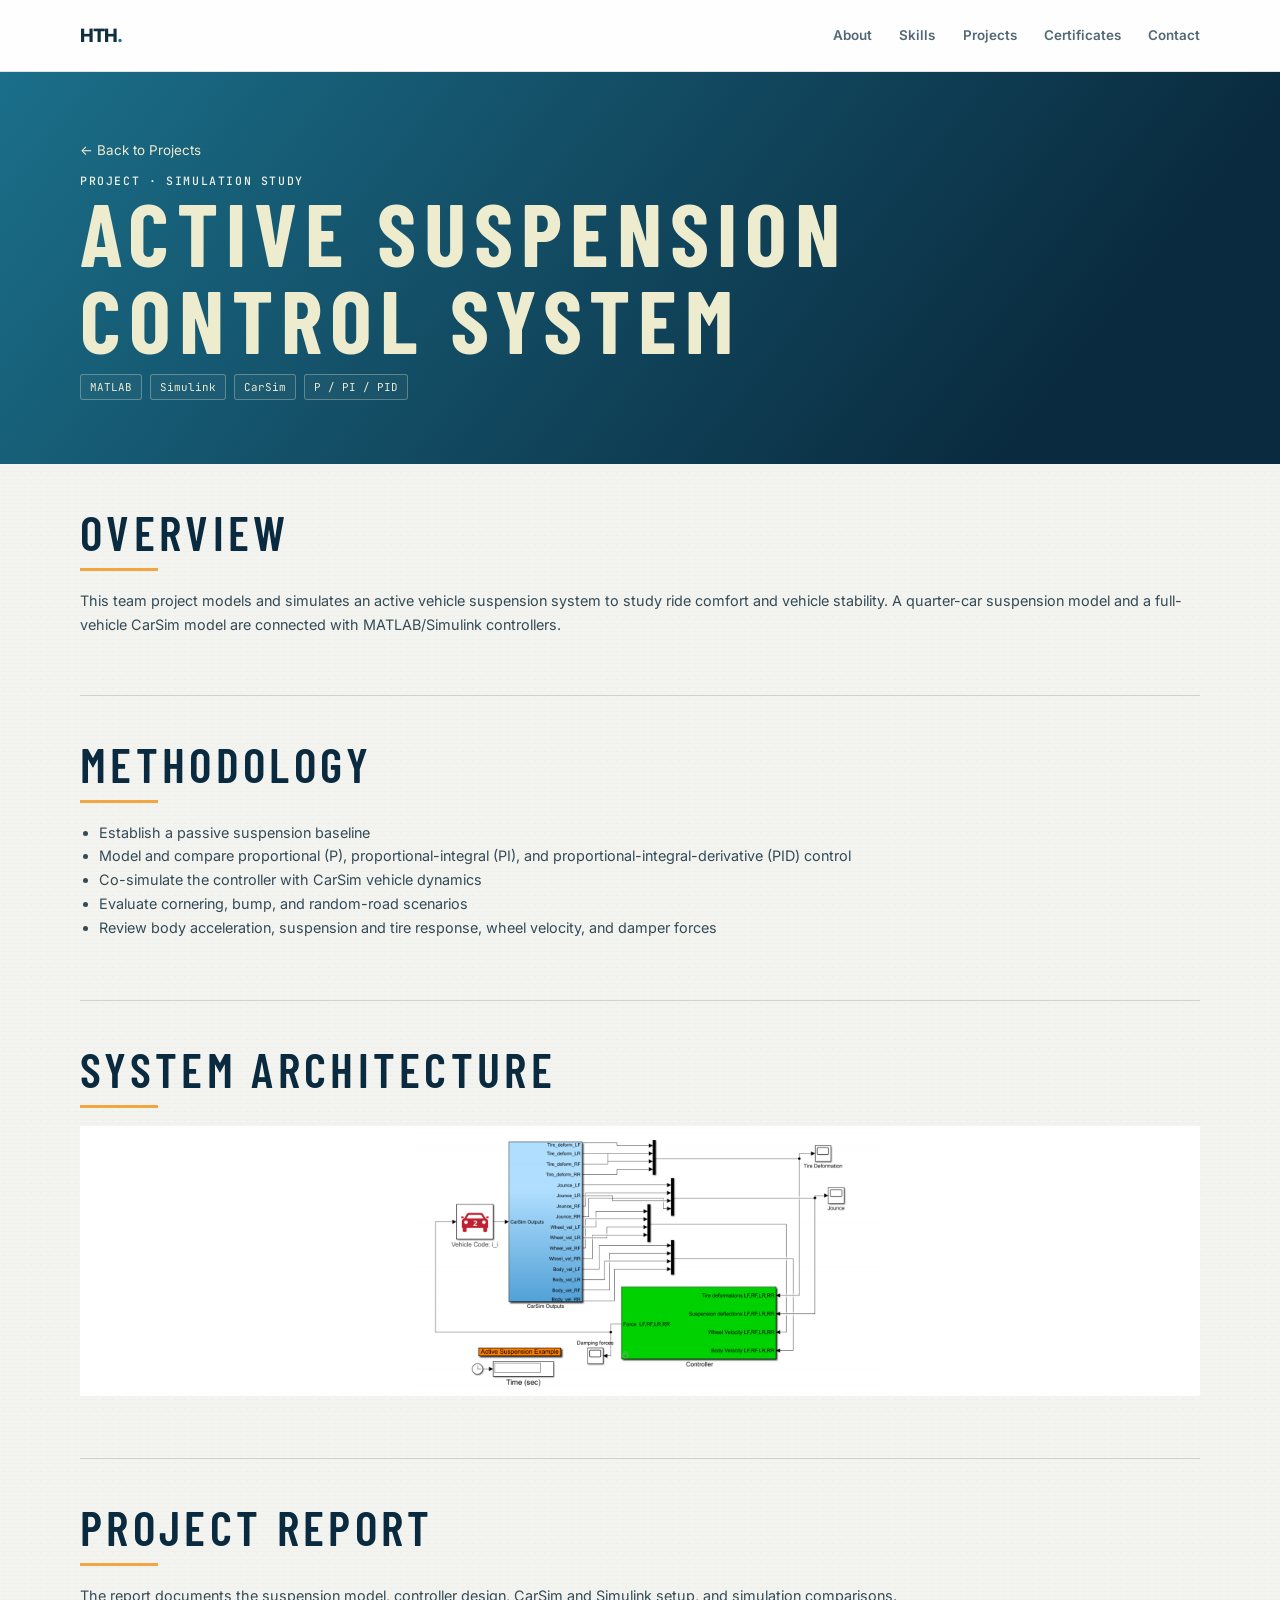
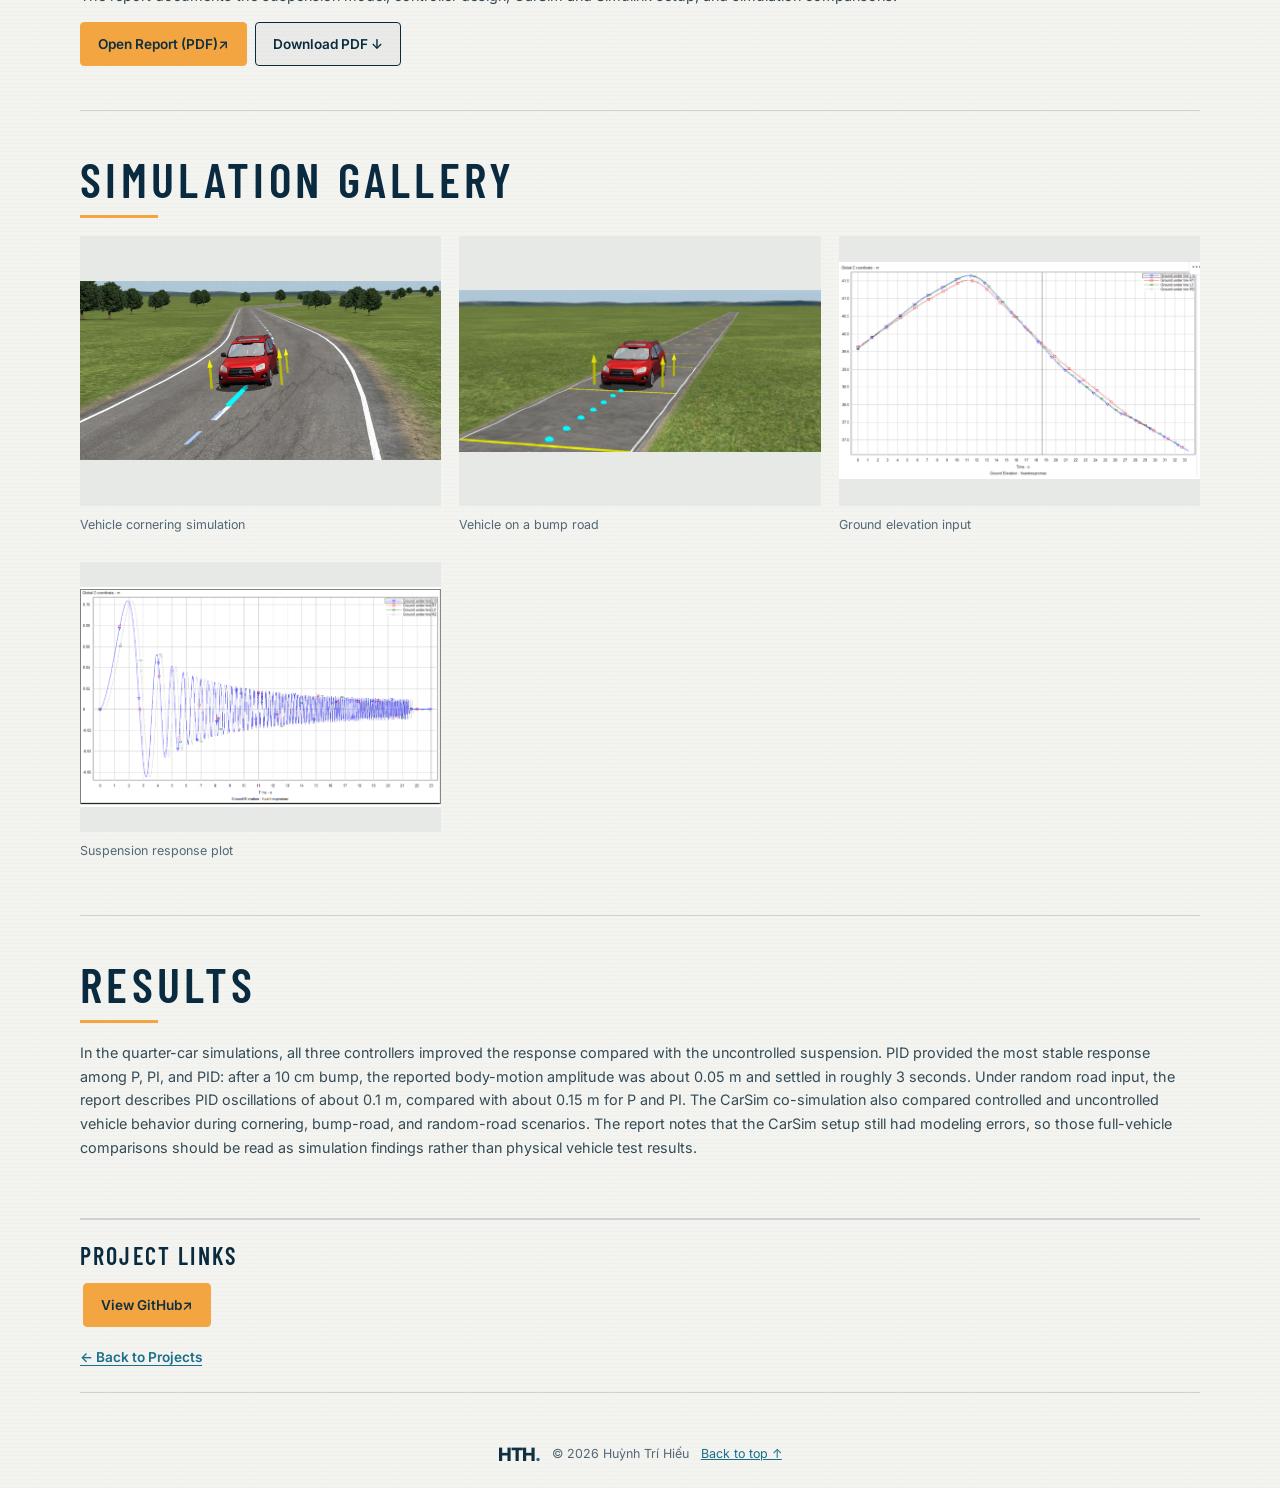
==== outputs/projects/active-suspension.html @ 5e858be6 "big update" ====
<!doctype html>
<html lang="en">
<head>
  <meta charset="utf-8"><meta name="viewport" content="width=device-width, initial-scale=1">
  <meta name="description" content="Active suspension study comparing passive, P, PI, and PID control in MATLAB/Simulink and CarSim.">
  <meta property="og:title" content="Active Suspension Control | Huỳnh Trí Hiếu"><meta property="og:description" content="A simulated active suspension study using MATLAB/Simulink and CarSim."><meta property="og:type" content="article">
  <meta name="theme-color" content="#0a2b3f"><title>Active Suspension Control | Huỳnh Trí Hiếu</title>
  <link rel="icon" type="image/svg+xml" href="../assets/images/favicon.svg">
  <link rel="preconnect" href="https://fonts.googleapis.com"><link rel="preconnect" href="https://fonts.gstatic.com" crossorigin><link href="https://fonts.googleapis.com/css2?family=Barlow+Condensed:wght@500;600;700;800&display=swap&subset=latin,vietnamese" rel="stylesheet"><link href="https://fonts.googleapis.com/css2?family=Inter:wght@400;500;600;700;800&display=swap&subset=latin,vietnamese" rel="stylesheet"><link href="https://fonts.googleapis.com/css2?family=JetBrains+Mono:wght@400;500;600;700&display=swap&subset=latin" rel="stylesheet"><link rel="stylesheet" href="../css/style.css?v=motion-3"><script defer src="../js/main.js?v=motion-3"></script>
</head>
<body>
  <header class="site-header"><div class="container nav-wrap"><a class="brand" href="../index.html" aria-label="Huỳnh Trí Hiếu home">HTH<span>.</span></a><button class="menu-toggle" aria-label="Open navigation" aria-expanded="false" aria-controls="primary-nav"><span></span><span></span><span></span></button><nav id="primary-nav" class="primary-nav" aria-label="Main navigation"><a href="../index.html#about">About</a><a href="../index.html#skills">Skills</a><a href="../index.html#projects">Projects</a><a href="../index.html#certificates">Certificates</a><a href="../index.html#contact">Contact</a></nav></div></header>
  <main><section class="detail-hero"><div class="container"><a class="back-link" href="../index.html#projects">← Back to Projects</a><p class="eyebrow">Project · Simulation study</p><h1>Active Suspension Control System</h1><div class="tags"><span class="tag">MATLAB</span><span class="tag">Simulink</span><span class="tag">CarSim</span><span class="tag">P / PI / PID</span></div></div></section>
    <section class="section section-white"><div class="container detail-layout"><div class="detail-main">
      <section class="detail-block"><h2>Overview</h2><p>This team project models and simulates an active vehicle suspension system to study ride comfort and vehicle stability. A quarter-car suspension model and a full-vehicle CarSim model are connected with MATLAB/Simulink controllers.</p></section>
      <section class="detail-block"><h2>Methodology</h2><ul><li>Establish a passive suspension baseline</li><li>Model and compare proportional (P), proportional-integral (PI), and proportional-integral-derivative (PID) control</li><li>Co-simulate the controller with CarSim vehicle dynamics</li><li>Evaluate cornering, bump, and random-road scenarios</li><li>Review body acceleration, suspension and tire response, wheel velocity, and damper forces</li></ul></section>
      <section class="detail-block"><h2>System Architecture</h2><figure class="project-photo" style="margin:18px 0"><img src="../assets/images/active-suspension-system.png" alt="Simulink active suspension architecture: CarSim vehicle outputs feed the controller, which returns damping forces and provides response signals for analysis" loading="lazy" style="width:100%;height:auto;max-width:100%;object-fit:contain;background:#fff"></figure></section>
      <section class="detail-block"><h2>Project Report</h2><p>The report documents the suspension model, controller design, CarSim and Simulink setup, and simulation comparisons.</p><a class="button button-primary" href="../assets/files/active-suspension-report.pdf" target="_blank" rel="noreferrer">Open Report (PDF) <span aria-hidden="true">↗</span></a><a class="button report-download" href="../assets/files/active-suspension-report.pdf" download style="margin-left:8px">Download PDF ↓</a></section>
      <section class="detail-block project-media"><h2>Simulation Gallery</h2><div class="project-gallery">
        <figure class="project-photo"><img src="../assets/images/active-suspension-road-turn.png" alt="CarSim vehicle negotiating a curved road in the active suspension simulation" loading="lazy"><figcaption>Vehicle cornering simulation</figcaption></figure>
        <figure class="project-photo"><img src="../assets/images/active-suspension-road-bump.png" alt="CarSim vehicle crossing a raised road section in the suspension simulation" loading="lazy"><figcaption>Vehicle on a bump road</figcaption></figure>
        <figure class="project-photo"><img src="../assets/images/active-suspension-ground-elevation.png" alt="CarSim plot of road elevation for four tires over time" loading="lazy"><figcaption>Ground elevation input</figcaption></figure>
        <figure class="project-photo"><img src="../assets/images/active-suspension-response.png" alt="Simulated tire response over time for the active suspension model" loading="lazy"><figcaption>Suspension response plot</figcaption></figure>
      </div></section>
      <section class="detail-block"><h2>Results</h2><p>In the quarter-car simulations, all three controllers improved the response compared with the uncontrolled suspension. PID provided the most stable response among P, PI, and PID: after a 10 cm bump, the reported body-motion amplitude was about 0.05 m and settled in roughly 3 seconds. Under random road input, the report describes PID oscillations of about 0.1 m, compared with about 0.15 m for P and PI. The CarSim co-simulation also compared controlled and uncontrolled vehicle behavior during cornering, bump-road, and random-road scenarios. The report notes that the CarSim setup still had modeling errors, so those full-vehicle comparisons should be read as simulation findings rather than physical vehicle test results.</p></section>
    </div><aside class="detail-aside"><h2>Project Links</h2><a class="button button-primary" href="https://github.com/DarkNightSB/Active-Suspension-Control-System" target="_blank" rel="noreferrer">View GitHub <span aria-hidden="true">↗</span></a><a class="text-link" href="../index.html#projects" style="display:block;margin-top:1rem">← Back to Projects</a></aside></div></section>
  </main><footer class="site-footer"><div class="container footer-inner"><a class="brand" href="../index.html">HTH<span>.</span></a><p>© <span data-year></span> Huỳnh Trí Hiếu</p><a href="#" class="back-top">Back to top ↑</a></div></footer>
</body></html>
---- outputs/css/style.css ----
:root{--paper:#f3f3ef;--cream:#eeeccf;--teal:#1b6f8a;--navy:#0a2b3f;--orange:#f2a541;--ink:#102f40;--muted:#526876;--line:rgba(238,236,207,.24);--mono:'JetBrains Mono',monospace;--display:'Barlow Condensed',Impact,sans-serif;--body:'Inter',Arial,sans-serif;--shadow:0 16px 35px rgba(10,43,63,.2)}
*{box-sizing:border-box}html{scroll-behavior:smooth;scroll-padding-top:92px}body{margin:0;color:var(--ink);font:16px/1.65 var(--body);background-color:var(--paper);background-image:radial-gradient(rgba(10,43,63,.045) .65px,transparent .8px),repeating-linear-gradient(0deg,rgba(10,43,63,.012) 0 1px,transparent 1px 4px);background-size:9px 9px,100% 4px}a{color:inherit}a:focus-visible,button:focus-visible{outline:3px solid var(--orange);outline-offset:4px}.container{width:min(1120px,calc(100% - 48px));margin-inline:auto}.site-header{height:72px;position:fixed;inset:0 0 auto;z-index:30;background:rgba(255,255,255,.9);backdrop-filter:blur(12px);border-bottom:1px solid rgba(10,43,63,.12)}.nav-wrap{height:100%;display:flex;align-items:center;justify-content:space-between}.brand{font-weight:800;text-decoration:none;letter-spacing:-.06em;font-size:1.15rem}.brand span{color:var(--teal)}.primary-nav{display:flex;gap:1.7rem}.primary-nav a{font-size:.84rem;font-weight:600;color:var(--muted);text-decoration:none}.primary-nav a:hover,.primary-nav a:focus-visible{color:var(--teal)}.menu-toggle{display:none;background:none;border:0;padding:.55rem;cursor:pointer}.menu-toggle span{display:block;width:23px;height:2px;background:var(--ink);margin:5px;border-radius:2px}.portfolio-deck{padding:82px 0 40px}.slide-card{position:relative;isolation:isolate;overflow:hidden;width:min(1200px,calc(100% - 64px));margin:32px auto;padding:clamp(28px,5vw,64px);border-radius:10px;color:var(--cream);background:linear-gradient(128deg,var(--teal),var(--navy) 82%);box-shadow:var(--shadow);scroll-margin-top:96px}.slide-card:before{content:"";position:absolute;inset:0;z-index:-1;opacity:.1;pointer-events:none;background:radial-gradient(circle at 1px 1px,rgba(238,236,207,.8) 1px,transparent 1.5px);background-size:28px 28px;mask-image:linear-gradient(135deg,#000,transparent 72%)}.slide-card h2,.slide-card h3,.detail-hero h1{font-family:var(--display);text-transform:uppercase;letter-spacing:.09em;color:var(--cream);line-height:.98;margin-top:0}.section-heading{margin-bottom:28px}.section-heading h2{font-size:clamp(2.5rem,6vw,4.8rem);margin-bottom:8px}.eyebrow{font:500 .72rem/1.4 var(--mono);letter-spacing:.14em;text-transform:uppercase;color:#f5bd65;margin:0 0 .75rem}.hero-slide{margin-top:24px;padding-block:clamp(34px,5vw,58px);text-align:center}.hero-wordmark{display:flex;align-items:center;justify-content:center;gap:clamp(8px,2vw,26px)}.hero-word{font:700 clamp(5rem,15vw,12rem)/.78 var(--display);letter-spacing:.01em;color:var(--cream)}.hero-portrait-frame{flex:0 0 auto;width:min(164px,16vw);aspect-ratio:4/5;margin:0;border:2px solid rgba(238,236,207,.85);border-radius:8px;overflow:hidden;box-shadow:0 12px 28px rgba(0,0,0,.35);background:#fff}.hero-portrait{display:block;width:100%;height:100%;object-fit:cover;object-position:center 20%}.hero-portrait-placeholder{min-height:0!important;height:100%!important;background:#f1f1ed!important;color:#526876!important;border:0!important;border-radius:0!important}.hero-portrait-placeholder:before{content:'+';color:var(--teal)}.hero-side-labels{display:flex;justify-content:space-between;max-width:790px;margin:16px auto 26px;font:500 .7rem var(--mono);letter-spacing:.12em;color:var(--cream)}.hero-copy h1{font:700 clamp(2.6rem,6vw,4.6rem)/.98 var(--display);letter-spacing:.08em;text-transform:uppercase;margin:8px 0 6px;color:var(--cream)}.hero-copy .eyebrow{display:none}.hero-title,.hero-note{margin:8px 0;color:#f3f3e8}.hero-title{font-size:1.02rem}.hero-note{color:#e0e8e9}.availability-badge{display:inline-flex;align-items:center;gap:8px;margin:8px 0;padding:5px 11px;border:1px solid rgba(238,236,207,.35);border-radius:3px;font:.68rem var(--mono);color:var(--cream)}.availability-badge>span{width:8px;height:8px;background:#68d391;border-radius:50%;box-shadow:0 0 0 3px rgba(104,211,145,.15)}.button-row,.card-actions{display:flex;align-items:center;gap:10px;flex-wrap:wrap}.hero-copy .button-row{justify-content:center;margin-top:20px}.button{min-height:44px;display:inline-flex;align-items:center;justify-content:center;padding:10px 17px;border:1px solid transparent;border-radius:4px;text-decoration:none;font:600 .85rem var(--body);transition:background .18s,color .18s,border-color .18s,transform .18s}.button:hover{transform:translateY(-2px)}.button-primary{background:var(--orange);color:#102f40;border-color:var(--orange)}.button-primary:hover{background:#ffc66e}.button-outline{background:transparent;color:var(--cream);border-color:rgba(238,236,207,.7)}.button-outline:hover{border-color:var(--orange);color:var(--orange)}.button-disabled{background:#d9dcda!important;border-color:#d9dcda!important;color:#53616a!important;cursor:not-allowed;box-shadow:none!important}.button-disabled:hover{transform:none}.about-grid,.intro-grid{display:grid;grid-template-columns:.8fr 1.2fr;gap:clamp(24px,5vw,60px);align-items:center}.introduction-photo-frame{width:min(100%,300px);aspect-ratio:4/5;justify-self:center;overflow:hidden;border:1px solid rgba(238,236,207,.55);border-radius:6px;background:#f3f3ef;box-shadow:0 12px 25px rgba(0,0,0,.22)}.introduction-photo-frame img{display:block;width:100%;height:100%;object-fit:cover;object-position:center 20%}.body-large{font-size:1rem;line-height:1.8;color:#f0f2e7}.info-grid{display:grid;grid-template-columns:repeat(3,1fr);gap:10px;margin-top:20px}.info-card{padding:12px;border:1px solid var(--line);border-radius:4px;background:rgba(255,255,255,.04)}.info-label{display:block;font:500 .66rem var(--mono);letter-spacing:.08em;text-transform:uppercase;color:#f5bd65}.info-card strong,.info-card>span:last-child{display:block;font-size:.82rem;color:var(--cream)}.social-links,.contact-links{display:flex;flex-wrap:wrap;gap:10px;margin-top:18px}.social-links a,.contact-links a{display:inline-flex;gap:8px;align-items:center;color:var(--cream);text-decoration:none}.social-links a:hover,.contact-links a:hover{color:var(--orange)}.social-links svg{width:18px;height:18px}.content-index{display:grid;grid-template-columns:repeat(5,1fr);gap:12px}.content-index a{padding:14px 8px;border-bottom:1px solid var(--line);color:var(--cream);text-decoration:none;font:500 .78rem var(--mono);transition:color .18s,border-color .18s}.content-index a strong{display:block;font:700 clamp(2rem,5vw,3.3rem)/1 var(--display);color:var(--cream)}.content-index a:hover,.content-index a:focus-visible{color:var(--orange);border-color:var(--orange)}.content-index a:hover strong{color:var(--orange)}.skills-grid{display:grid;grid-template-columns:repeat(2,1fr);gap:14px}.skill-card{padding:20px;border:1px solid var(--line);border-radius:5px;background:rgba(255,255,255,.035)}.skill-card h3,.subheading{font:600 1.3rem var(--display);letter-spacing:.08em;text-transform:uppercase;margin:0 0 14px}.skill-card h3 span,.subheading span{font:400 .75rem var(--mono);color:#e3e7db}.skill-wide{grid-column:1/-1}.tags{display:flex;flex-wrap:wrap;gap:8px}.tag{display:inline-flex;padding:5px 9px;border:1px solid rgba(238,236,207,.32);border-radius:3px;color:var(--cream);background:rgba(255,255,255,.035);font:400 .68rem var(--mono)}.project-grid{display:grid;grid-template-columns:1fr;gap:24px}.project-card{display:grid;grid-template-columns:1fr .85fr;min-height:290px;border:1px solid var(--line);border-radius:5px;overflow:hidden;background:rgba(255,255,255,.035)}.project-content{padding:clamp(22px,4vw,42px);display:flex;flex-direction:column;align-items:flex-start}.project-status{font:500 .7rem var(--mono);letter-spacing:.06em;color:#f5bd65;margin:0 0 8px}.project-content h3{font-size:clamp(2rem,4vw,3.5rem);margin:0 0 12px}.project-content>p:not(.project-status){font-size:.88rem;color:#e0e8e9;margin:0 0 14px}.project-content .tags{margin-bottom:18px}.card-actions{margin-top:auto}.text-link{color:var(--cream);font-weight:600;font-size:.85rem;text-decoration:underline;text-decoration-color:rgba(238,236,207,.4);text-underline-offset:4px}.text-link:hover{color:var(--orange)}.project-image{position:relative;min-height:210px;background:rgba(4,24,37,.35);display:grid;place-items:center}.project-image img{display:none;width:100%;height:100%;min-height:210px;object-fit:cover}.project-image .image-placeholder{position:absolute;inset:0;min-height:0!important;border:0!important;border-radius:0!important;background:linear-gradient(145deg,rgba(238,236,207,.08),rgba(4,24,37,.3))!important;color:#dbe4df!important}.image-placeholder{width:100%;height:100%;min-height:150px;display:flex;flex-direction:column;align-items:center;justify-content:center;text-align:center;padding:16px;border:1px dashed rgba(238,236,207,.38);border-radius:4px;background:rgba(255,255,255,.04);color:var(--cream)}.image-placeholder:before{content:'＋';font-size:1.4rem;line-height:1.4;color:var(--orange)}.image-placeholder span{font-weight:600;font-size:.85rem}.image-placeholder small{font:400 .66rem var(--mono);color:#d5e0e2;margin-top:4px}.subheading{margin:26px 0 12px}.certificate-grid{display:grid;grid-template-columns:repeat(3,1fr);gap:14px}.certificate-card{overflow:hidden;border:1px solid var(--line);border-radius:5px;background:rgba(255,255,255,.035)}.certificate-image{height:120px;position:relative;background:rgba(4,24,37,.35)}.certificate-image img{display:none;width:100%;height:100%;object-fit:cover}.certificate-image .image-placeholder{position:absolute;inset:0;min-height:0!important;border:0!important;border-radius:0!important}.certificate-card h3{font-size:.82rem;line-height:1.4;padding:0 13px 13px;margin:12px 0 0;color:var(--cream)}.activity-heading{margin-top:30px}.activity-card{display:flex;gap:20px;align-items:center;padding:18px;border:1px solid var(--line);border-radius:5px;background:rgba(255,255,255,.035)}.activity-mark{display:grid;place-items:center;flex:none;width:42px;height:42px;color:var(--orange);border:1px solid var(--line);border-radius:4px}.activity-mark svg{width:22px;height:22px}.activity-card h3{font:600 1.55rem var(--display);letter-spacing:.06em;text-transform:uppercase;margin:0;color:var(--cream)}.activity-card p{font-size:.8rem;color:#e0e8e9;margin:4px 0}.activity-certificate-card{align-items:flex-start}.activity-certificate-link{display:block;flex:0 0 220px;max-width:36%;overflow:hidden;border:1px solid rgba(238,236,207,.28);border-radius:4px}.activity-certificate-image{display:block;width:100%;height:auto;max-height:150px;object-fit:contain;background:#fff}.activity-certificate-copy{flex:1}.activity-certificate-copy .activity-description{color:var(--cream)}.contact-links{display:grid;grid-template-columns:repeat(3,1fr)}.contact-links a{min-height:58px;justify-content:center;padding:12px;border:1px solid rgba(238,236,207,.55);border-radius:4px;font-weight:600}.contact-links a:hover{border-color:var(--orange)}.footer{padding:18px 24px;color:var(--muted);text-align:center;font-size:.78rem}.footer-inner{display:flex;align-items:center;justify-content:center;gap:8px}.footer a{color:var(--teal)}
.detail-hero{margin:96px auto 30px}.detail-hero h1{font-size:clamp(2.7rem,7vw,5.5rem);margin-bottom:12px}.detail-hero p{color:#edf1e7;margin:0}.detail-layout.container{width:100%;display:block}.detail-main{width:100%}.detail-block,.detail-aside{width:min(1200px,calc(100% - 64px));margin:24px auto;padding:clamp(24px,4vw,48px);border:1px solid var(--line);border-radius:8px;color:var(--cream);background:linear-gradient(128deg,var(--teal),var(--navy) 82%);box-shadow:var(--shadow);scroll-margin-top:96px}.detail-block h2,.detail-aside h2{font:600 clamp(1.8rem,4vw,3rem)/1 var(--display);letter-spacing:.09em;text-transform:uppercase;color:var(--cream);margin:0 0 18px}.detail-block p,.detail-block li,.detail-aside p{color:#e7ece4;font-size:.9rem}.detail-block ul{padding-left:1.2rem}.detail-visual{display:grid;grid-template-columns:1fr 1fr;gap:14px}.visual-placeholder{height:180px}.visual-label{font:400 .7rem var(--mono);color:#e0e8e9;margin:.4rem 0 0!important}.detail-aside{position:static}.detail-aside h2{font-size:1.5rem;margin-bottom:12px}.detail-aside .button{margin:3px}.detail-aside .button-disabled{cursor:not-allowed}.detail-footer{margin-top:20px}.architecture-figure{margin:18px 0;padding:clamp(12px,2vw,24px);background:#fff;border:1px solid rgba(238,236,207,.6);border-radius:5px;overflow:auto}.architecture-svg{display:block;width:100%;height:auto;min-width:620px}.architecture-svg text{font-family:var(--mono);fill:var(--cream)}.architecture-svg .diagram-node rect{fill:#0c344a;stroke:#eeeccf;stroke-width:1.5}.architecture-svg .diagram-node text{fill:#eeeccf;font-size:14px}.architecture-svg .diagram-edge,.architecture-svg .diagram-edge-mobile{stroke:var(--orange);stroke-width:1.6;fill:none}.architecture-svg marker path{fill:var(--orange)}.autopump-architecture-frame{padding:16px;background:#fff;border:1px solid rgba(238,236,207,.65);border-radius:5px}.autopump-architecture-frame img{display:block;width:100%;height:auto;object-fit:contain}.autopump-architecture-frame figcaption{color:#526876;text-align:center;font-size:.78rem;margin-top:8px}
@media(max-width:760px){.primary-nav{display:none;position:absolute;top:71px;left:0;right:0;padding:12px 24px 18px;background:rgba(255,255,255,.98);border-bottom:1px solid rgba(10,43,63,.15);box-shadow:0 12px 24px rgba(10,43,63,.12);flex-direction:column;gap:0}.primary-nav.is-open{display:flex}.primary-nav a{padding:10px 0}.menu-toggle{display:block}.about-grid,.intro-grid{grid-template-columns:1fr}.introduction-photo-frame{width:min(240px,70%)}.info-grid{grid-template-columns:1fr 1fr}.project-card{grid-template-columns:1fr}.project-image{grid-row:1;min-height:180px}.project-image img{min-height:180px}.content-index{grid-template-columns:repeat(3,1fr)}.detail-visual{grid-template-columns:1fr 1fr}}
@media(max-width:560px){.container{width:calc(100% - 32px)}.slide-card{width:calc(100% - 24px);margin:16px auto;padding:24px 20px;border-radius:7px}.portfolio-deck{padding-top:80px}.hero-slide{padding:28px 14px}.hero-wordmark{gap:5px}.hero-word{font-size:clamp(3.8rem,18vw,5.2rem)}.hero-portrait-frame{width:min(82px,22vw)}.hero-side-labels{font-size:.52rem;letter-spacing:.03em;margin:12px auto 20px}.hero-copy h1{font-size:clamp(2.25rem,11vw,3.3rem)}.hero-title{font-size:.86rem}.availability-badge{font-size:.56rem}.button-row{gap:7px}.button{padding:9px 12px;font-size:.78rem}.content-index{grid-template-columns:repeat(2,1fr)}.skills-grid,.certificate-grid{grid-template-columns:1fr}.skill-wide{grid-column:auto}.certificate-image{height:118px}.activity-certificate-card{flex-direction:column}.activity-certificate-link{max-width:100%;width:100%;flex-basis:auto}.activity-certificate-image{max-height:190px;object-fit:contain}.contact-links{grid-template-columns:1fr}.info-grid{grid-template-columns:1fr}.detail-hero{width:calc(100% - 24px);margin:88px auto 20px;padding:24px 20px}.detail-block,.detail-aside{width:calc(100% - 24px);margin:16px auto;padding:22px 18px}.detail-visual{grid-template-columns:1fr}.architecture-figure{overflow-x:auto}.architecture-svg{min-width:650px}.footer-inner{flex-wrap:wrap}}
.site-footer{padding:18px 24px;color:var(--muted);text-align:center;font-size:.78rem}.site-footer .footer-inner{display:flex;justify-content:center;align-items:center;gap:12px;flex-wrap:wrap}.site-footer p{margin:0}.site-footer .brand{color:var(--ink)}.site-footer .back-top{color:var(--teal)}
.section,.section-white{padding:0;background:transparent}.detail-hero{width:min(1200px,calc(100% - 64px));padding:clamp(24px,4vw,48px);border:1px solid var(--line);border-radius:8px;color:var(--cream);background:linear-gradient(128deg,var(--teal),var(--navy) 82%);box-shadow:var(--shadow)}.detail-hero .container{width:100%}.back-link{display:inline-block;margin-bottom:12px;color:var(--cream);font-size:.84rem;text-decoration:none}.back-link:hover{color:var(--orange)}.architecture-figure{background:rgba(255,255,255,.025);border-color:var(--line);overflow:hidden}.architecture-svg{min-width:0}.architecture-svg-mobile{display:none}.autopump-architecture-frame{background:#fff}.autopump-architecture-image{max-width:100%}
@media(max-width:760px){.detail-hero{width:calc(100% - 32px)}.architecture-svg{min-width:0}}
@media(max-width:560px){.detail-hero{width:calc(100% - 24px);margin:88px auto 16px}.architecture-figure{overflow-x:auto}.architecture-svg{min-width:650px}}
.hero-portrait-frame{width:min(123px,16vw)}
@media(max-width:560px){.hero-portrait-frame{width:min(82px,22vw)}}
.introduction-grid{display:grid;grid-template-columns:.8fr 1.2fr;gap:clamp(24px,5vw,60px);align-items:center}.project-slide{display:grid;grid-template-columns:1.15fr .85fr;align-items:stretch;min-height:310px}.project-slide-copy{padding:clamp(22px,4vw,44px);display:flex;flex-direction:column;align-items:flex-start}.project-slide .project-image{min-height:100%;height:auto}.project-slide .project-image img{min-height:100%}.project-slide h2{font-size:clamp(2rem,4vw,3.45rem);margin:0 0 12px}.intro-socials{display:flex;gap:9px;margin-top:16px}.intro-socials a{display:grid;place-items:center;min-width:36px;height:36px;padding:0 8px;border:1px solid rgba(238,236,207,.5);border-radius:4px;color:var(--cream);font:500 .72rem var(--mono);text-decoration:none}.intro-socials a:hover{border-color:var(--orange);color:var(--orange)}.architecture-svg .diagram-node text{font-size:12px;text-anchor:middle}.architecture-figure{padding:clamp(10px,1.7vw,20px)}
@media(max-width:760px){.introduction-grid{grid-template-columns:1fr}.project-slide{grid-template-columns:1fr}.project-slide .project-image{grid-row:1;min-height:180px}.project-slide .project-image img{min-height:180px}}
.autopump-architecture-figure{background:#fff;border-color:#cbd2d2}.autopump-architecture-figure .architecture-image-link{display:block;position:relative;background:#fff}.autopump-architecture-figure .autopump-architecture-image{display:block;width:100%;height:auto;max-width:100%;object-fit:contain;background:#fff}.autopump-architecture-figure .autopump-architecture-placeholder{background:#f3f3ef!important;color:#526876!important;border-color:#9aa!important}.autopump-architecture-figure figcaption{color:#526876}
.activity-moments{margin-top:24px}.activity-moments>h3{font:600 1.5rem var(--display);letter-spacing:.08em;text-transform:uppercase;color:var(--cream);margin:0 0 12px}.moment-grid{display:grid;grid-template-columns:1.15fr .85fr;grid-template-rows:repeat(2,minmax(180px,1fr));gap:12px;min-height:430px}.moment-card{display:flex;flex-direction:column;min-width:0;min-height:0;margin:0;padding:8px;border:1px solid rgba(238,236,207,.25);border-radius:5px;background:rgba(255,255,255,.035);box-shadow:0 5px 14px rgba(0,0,0,.15)}.moment-car{grid-row:span 2}.moment-link{position:relative;display:block;flex:1;min-height:0;overflow:hidden;border:1px solid rgba(238,236,207,.2);border-radius:3px;background:rgba(4,24,37,.3);cursor:zoom-in}.moment-link img{display:none;width:100%;height:100%;object-fit:cover;object-position:center}.moment-car .moment-link img{object-position:center 55%}.moment-team .moment-link img{object-position:center 42%}.moment-placeholder{position:absolute;inset:0;min-height:0!important;border:0!important;border-radius:0!important}.moment-card figcaption{padding:7px 2px 1px;color:#e4e9e2;font:400 .65rem var(--mono);letter-spacing:.015em}.photo-lightbox{position:fixed;inset:0;max-width:min(94vw,1400px);max-height:92vh;width:fit-content;height:fit-content;margin:auto;padding:58px 64px 22px;border:1px solid rgba(238,236,207,.32);border-radius:8px;background:#071b28;color:var(--cream);box-shadow:0 25px 90px rgba(0,0,0,.55)}.photo-lightbox::backdrop{background:rgba(2,12,19,.88)}.lightbox-figure{display:flex;flex-direction:column;align-items:center;gap:12px;margin:0;max-width:100%;max-height:calc(92vh - 90px)}.lightbox-figure img{display:block;max-width:min(82vw,1260px);max-height:calc(92vh - 130px);width:auto;height:auto;object-fit:contain}.lightbox-figure figcaption{font:400 .72rem var(--mono);color:var(--cream)}.photo-lightbox button{position:absolute;z-index:1;display:grid;place-items:center;width:42px;height:42px;border:1px solid rgba(238,236,207,.45);border-radius:50%;background:#0c354b;color:var(--cream);font:400 1.6rem/1 var(--body);cursor:pointer}.photo-lightbox button:hover{background:var(--orange);color:var(--navy);border-color:var(--orange)}.lightbox-close{top:12px;right:12px}.lightbox-previous{left:12px;top:50%;transform:translateY(-50%)}.lightbox-next{right:12px;top:50%;transform:translateY(-50%)}
@media(max-width:760px){.moment-grid{grid-template-columns:1fr;grid-template-rows:auto;min-height:0}.moment-card{min-height:220px}.moment-car{grid-row:auto;min-height:320px}.moment-car .moment-link{aspect-ratio:1/1;flex:none}.moment-track .moment-link{aspect-ratio:16/9;flex:none}.moment-team .moment-link{aspect-ratio:4/3;flex:none}.photo-lightbox{width:calc(100% - 20px);max-width:calc(100% - 20px);padding:58px 48px 18px}.lightbox-figure img{max-width:calc(100vw - 100px);max-height:calc(90vh - 130px)}.photo-lightbox button{width:38px;height:38px}.lightbox-previous{left:5px}.lightbox-next{right:5px}}
.moment-link img{transition:transform .22s ease,filter .22s ease}.moment-link:hover img{transform:scale(1.025);filter:brightness(1.04)}.moment-link:focus-visible{outline:3px solid var(--orange);outline-offset:3px}
.project-video{width:100%;aspect-ratio:16/9;overflow:hidden;border:1px solid var(--line);border-radius:6px;background:#06131b}.project-video iframe{display:block;width:100%;height:100%;border:0}.project-media .media-caption{margin:12px 0 0;color:#cbd6d5;font-size:.8rem}.project-gallery{display:grid;grid-template-columns:repeat(2,minmax(0,1fr));gap:16px}.project-photo{margin:0;overflow:hidden;border:1px solid var(--line);border-radius:6px;background:rgba(4,18,27,.55)}.project-photo img{display:block;width:100%;height:clamp(220px,32vw,380px);object-fit:contain;background:#07131a}.project-photo figcaption{padding:11px 13px;color:#e7ece4;font-size:.8rem}
@media(max-width:700px){.project-gallery{grid-template-columns:1fr}.project-photo img{height:auto;max-height:440px;aspect-ratio:4/3}}
.detail-main,.detail-block.project-media,.project-gallery,.project-photo{min-width:0;max-width:100%}.project-photo img{max-width:100%;min-width:0}.project-video{max-width:100%;min-width:0}.project-slide .project-image,.project-slide .project-image img{min-width:0;max-width:100%}
@media(max-width:700px){.project-media{overflow:hidden}.project-gallery{width:100%;grid-template-columns:minmax(0,1fr)}.project-photo img{width:100%;height:auto;max-height:440px;aspect-ratio:auto;object-fit:contain}}
/* Keep portfolio sections visually connected instead of presenting each as a card. */
body{overflow-x:clip}
.portfolio-deck{padding:72px 0 0;background:linear-gradient(128deg,var(--teal),var(--navy) 82%)}
.slide-card{width:min(1200px,calc(100% - 64px));margin:0 auto;padding:clamp(30px,5vw,64px);border:0;border-bottom:1px solid rgba(238,236,207,.2);border-radius:0;box-shadow:none;background:transparent}
.slide-card:before{display:none}
.detail-hero{width:100%;margin:72px 0 0;padding:clamp(32px,5vw,64px) 0;border:0;border-radius:0;box-shadow:none}
.detail-hero .container{width:min(1120px,calc(100% - 48px))}
.detail-layout.container{width:min(1120px,calc(100% - 48px));margin:0 auto}
.detail-main{width:100%;max-width:100%;margin:0 auto}
.detail-main>.detail-block{width:100%;margin:0;padding:clamp(28px,4vw,44px) 0;border:0;border-bottom:1px solid rgba(10,43,63,.16);border-radius:0;color:var(--ink);background:transparent;box-shadow:none}
.detail-main>.detail-block h2{color:var(--navy)}
.detail-main>.detail-block p,.detail-main>.detail-block li{color:#344b57}
.detail-main>.detail-block.project-media{overflow:visible}
.project-gallery{width:100%;min-width:0;max-width:100%;display:grid;grid-template-columns:repeat(3,minmax(0,1fr));gap:18px;overflow:hidden}
.project-photo{width:100%;min-width:0;max-width:100%;overflow:hidden;border:0;border-radius:0;background:transparent}
.project-photo img{display:block;width:100%;min-width:0;max-width:100%;height:clamp(180px,22vw,270px);max-height:270px;object-fit:contain;background:#e6e9e5}
.project-photo figcaption{padding:9px 0;color:var(--muted);font-size:.78rem}
.project-video{width:100%;min-width:0;max-width:100%}
.detail-main>.detail-block .media-caption{color:var(--muted)}
.architecture-figure{padding:0;border:0;border-radius:0;background:transparent}
.autopump-architecture-figure .architecture-image-link{overflow:hidden;border-radius:4px}
.detail-main>.detail-block .autopump-architecture-figure figcaption{color:var(--muted)}
.autopump-architecture-figure .architecture-image-link{max-width:1000px;margin-inline:auto}
.detail-aside{width:100%;margin:0 auto 28px;padding:24px 0;border:0;border-top:1px solid rgba(10,43,63,.16);border-bottom:1px solid rgba(10,43,63,.16);border-radius:0;color:var(--ink);background:transparent;box-shadow:none}
.detail-aside h2{color:var(--navy)}
.detail-aside p{color:#344b57}
.detail-aside .text-link{color:var(--teal);font-weight:600;text-decoration:underline;text-underline-offset:3px}
.detail-aside .text-link:hover{color:var(--navy)}
@media(max-width:700px){
  .portfolio-deck{padding-top:72px}
  .slide-card{width:calc(100% - 32px);padding:30px 0}
  .detail-hero{margin-top:72px}
  .detail-layout.container{width:calc(100% - 40px)}
  .project-gallery{grid-template-columns:minmax(0,1fr);gap:16px}
  .project-photo img{width:100%;height:auto;max-height:420px;aspect-ratio:auto;object-fit:contain}
}

.introduction-content .body-large{text-align:justify;text-justify:inter-word}@media(max-width:760px){.introduction-content .body-large{text-align:left}}

.introduction-content p.body-large{text-align:justify!important;text-justify:inter-word}@media(max-width:760px){.introduction-content p.body-large{text-align:left!important}}

/* Gentle site-wide motion */
.motion-reveal{opacity:0;transform:translate3d(0,18px,0);transition:opacity .55s ease var(--reveal-delay,0ms),transform .55s cubic-bezier(.2,.7,.2,1) var(--reveal-delay,0ms)}.motion-reveal.is-visible{opacity:1;transform:translate3d(0,0,0)}.slide-card,.detail-block,.detail-aside{transition:box-shadow .22s ease,border-color .22s ease,transform .22s ease}.skill-card{transition:transform .2s ease,border-color .2s ease,background-color .2s ease}.skill-card:hover{transform:translateY(-3px);border-color:rgba(238,236,207,.5);background-color:rgba(255,255,255,.06)}.project-image img{transition:transform .35s ease,filter .35s ease}.project-slide:hover .project-image img{transform:scale(1.025);filter:saturate(1.05)}@media(prefers-reduced-motion:reduce){html{scroll-behavior:auto}.motion-reveal{opacity:1;transform:none;transition:none}.slide-card,.detail-block,.detail-aside,.skill-card,.project-image img,.button{transition:none!important}.project-slide:hover .project-image img,.skill-card:hover,.button:hover{transform:none}}

.reading-progress{position:fixed;z-index:100;inset:0 auto auto 0;width:100%;height:3px;transform:scaleX(0);transform-origin:left center;background:var(--orange);box-shadow:0 0 10px rgba(255,166,64,.4);pointer-events:none}.section-heading h2{position:relative;width:fit-content}.section-heading h2:after,.detail-block h2:after{content:'';display:block;width:clamp(42px,7vw,78px);height:3px;margin-top:12px;background:var(--orange);transform:scaleX(0);transform-origin:left center;transition:transform .55s cubic-bezier(.2,.7,.2,1) .12s}.motion-reveal.is-visible .section-heading h2:after,.motion-reveal.is-visible .detail-block h2:after{transform:scaleX(1)}@media(prefers-reduced-motion:reduce){.section-heading h2:after,.detail-block h2:after{transition:none;transform:scaleX(1)}}

.motion-reveal.is-visible>h2:after{transform:scaleX(1)}

/* Continuous ambient motion */
.slide-card:after{content:'';position:absolute;z-index:-1;top:-38%;right:-12%;width:44%;height:176%;border-radius:50%;background:radial-gradient(ellipse,rgba(87,190,210,.22),rgba(87,190,210,0) 68%);filter:blur(22px);pointer-events:none;animation:ambient-drift 18s ease-in-out infinite alternate}.hero-portrait-frame{animation:portrait-float 5.5s ease-in-out infinite}@keyframes ambient-drift{0%{transform:translate3d(12%, -4%,0) scale(.88)}50%{transform:translate3d(-12%, 8%,0) scale(1.08)}100%{transform:translate3d(5%, 0,0) scale(.94)}}@keyframes portrait-float{0%,100%{transform:translateY(0)}50%{transform:translateY(-7px)}}@media(prefers-reduced-motion:reduce){.slide-card:after,.hero-portrait-frame{animation:none}}

.report-download{color:var(--navy);border-color:var(--navy);background:rgba(10,43,63,.035)}.report-download:hover{color:var(--navy);border-color:var(--orange);background:rgba(242,165,65,.12)}

.content-index{grid-template-columns:repeat(5,minmax(0,1fr));gap:12px}.content-index .content-card{position:relative;display:flex;min-width:0;min-height:126px;flex-direction:column;align-items:flex-start;justify-content:center;gap:6px;padding:17px 16px;border:1px solid rgba(238,236,207,.23);border-radius:7px;background:linear-gradient(145deg,rgba(255,255,255,.075),rgba(4,24,37,.15));color:var(--cream);text-decoration:none;transition:transform .22s ease,border-color .22s ease,background .22s ease,box-shadow .22s ease}.content-index .content-card:hover,.content-index .content-card:focus-visible{transform:translateY(-4px);border-color:var(--orange);background:linear-gradient(145deg,rgba(242,165,65,.14),rgba(255,255,255,.06));box-shadow:0 10px 22px rgba(0,0,0,.16)}.content-index .content-card .content-number{font:600 .65rem var(--mono);letter-spacing:.12em;color:var(--orange)}.content-index .content-card strong{font:600 1.15rem var(--display);letter-spacing:.04em;text-transform:uppercase;color:var(--cream)}.content-index .content-card small{font:.68rem var(--mono);color:#d4e0df}.content-index .content-arrow{position:absolute;right:13px;top:12px;color:var(--orange);font-size:1rem;transition:transform .2s ease}.content-index .content-card:hover .content-arrow{transform:translate(2px,2px)}@media(max-width:900px){.content-index{grid-template-columns:repeat(3,minmax(0,1fr))}}@media(max-width:560px){.content-index{grid-template-columns:repeat(2,minmax(0,1fr));gap:9px}.content-index .content-card{min-height:112px;padding:14px}.content-index .content-card strong{font-size:1.05rem}}@media(prefers-reduced-motion:reduce){.content-index .content-card,.content-index .content-arrow{transition:none}.content-index .content-card:hover,.content-index .content-card:focus-visible{transform:none}}
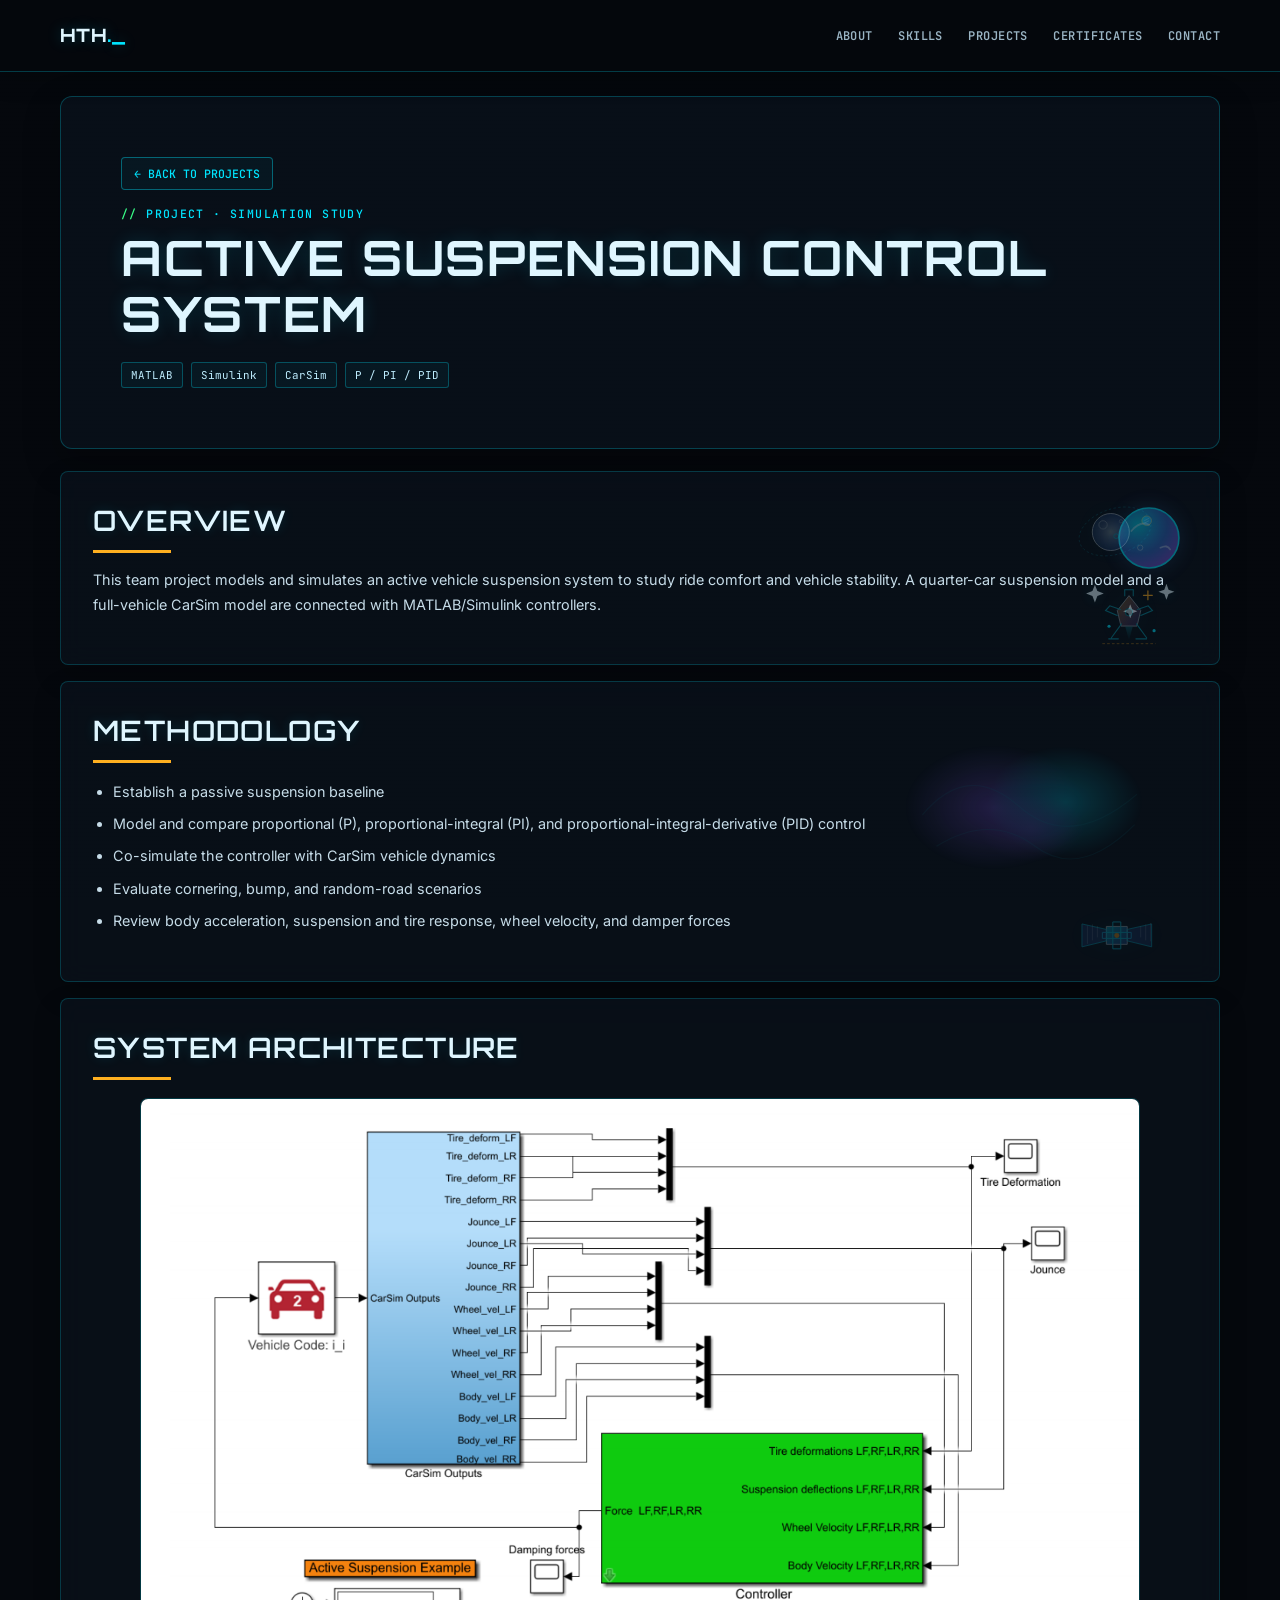
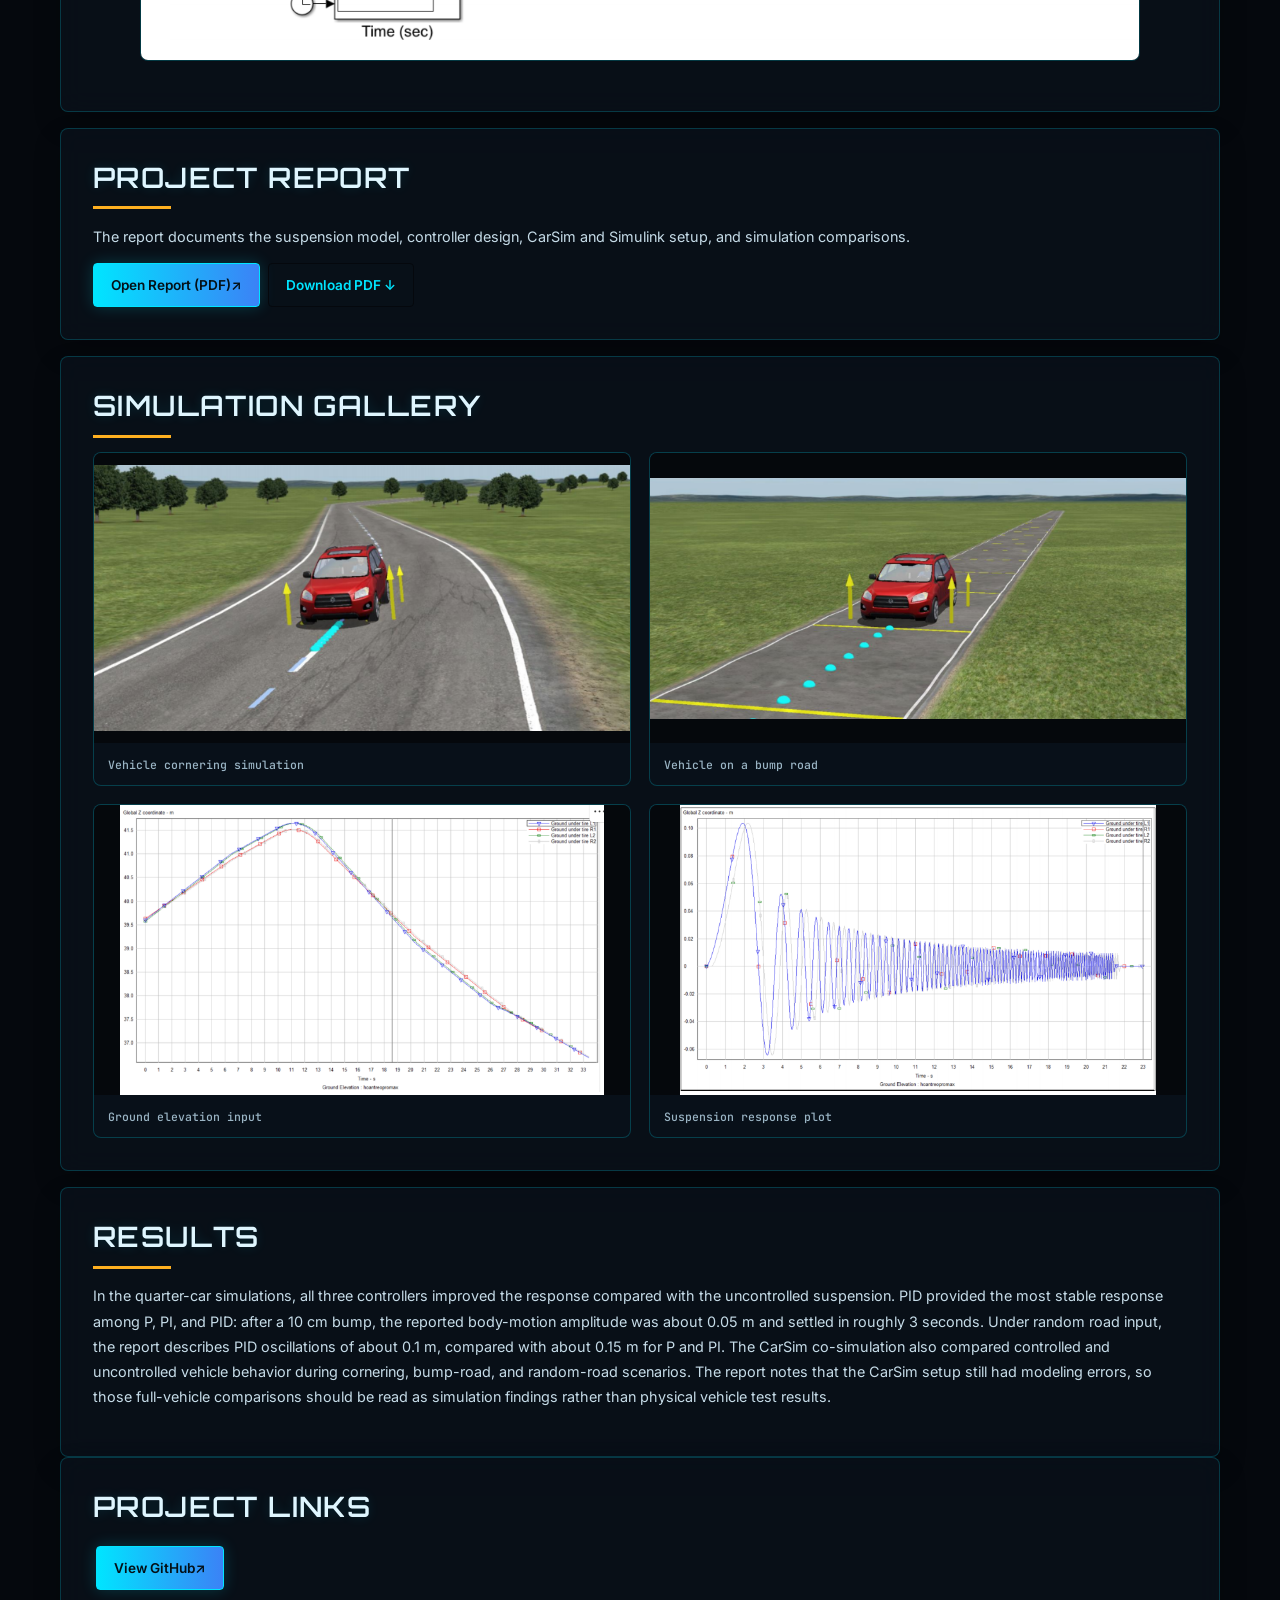
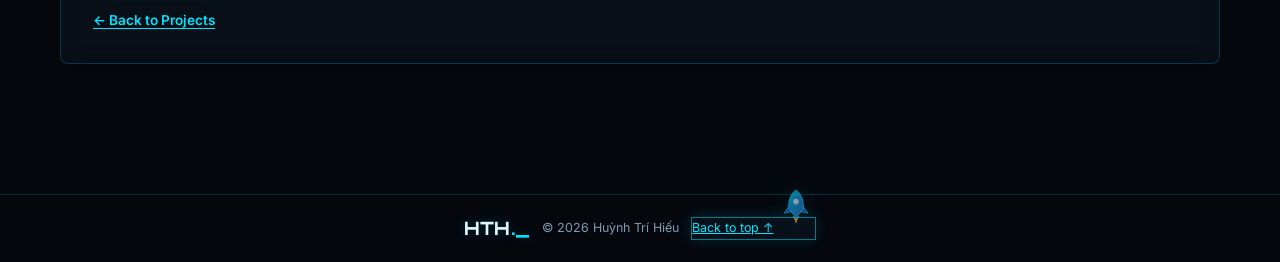
==== commit 0a1ce8ef: "update tool and image" ====
--- a/outputs/projects/active-suspension.html
+++ b/outputs/projects/active-suspension.html
@@ -6,23 +6,23 @@
   <meta property="og:title" content="Active Suspension Control | Huỳnh Trí Hiếu"><meta property="og:description" content="A simulated active suspension study using MATLAB/Simulink and CarSim."><meta property="og:type" content="article">
   <meta name="theme-color" content="#0a2b3f"><title>Active Suspension Control | Huỳnh Trí Hiếu</title>
   <link rel="icon" type="image/svg+xml" href="../assets/images/favicon.svg">
-  <link rel="preconnect" href="https://fonts.googleapis.com"><link rel="preconnect" href="https://fonts.gstatic.com" crossorigin><link href="https://fonts.googleapis.com/css2?family=Barlow+Condensed:wght@500;600;700;800&display=swap&subset=latin,vietnamese" rel="stylesheet"><link href="https://fonts.googleapis.com/css2?family=Inter:wght@400;500;600;700;800&display=swap&subset=latin,vietnamese" rel="stylesheet"><link href="https://fonts.googleapis.com/css2?family=JetBrains+Mono:wght@400;500;600;700&display=swap&subset=latin" rel="stylesheet"><link rel="stylesheet" href="../css/style.css?v=motion-3"><script defer src="../js/main.js?v=motion-3"></script>
+  <link rel="preconnect" href="https://fonts.googleapis.com"><link rel="preconnect" href="https://fonts.gstatic.com" crossorigin><link href="https://fonts.googleapis.com/css2?family=Barlow+Condensed:wght@500;600;700;800&display=swap&subset=latin,vietnamese" rel="stylesheet"><link href="https://fonts.googleapis.com/css2?family=Inter:wght@400;500;600;700;800&display=swap&subset=latin,vietnamese" rel="stylesheet"><link href="https://fonts.googleapis.com/css2?family=JetBrains+Mono:wght@400;500;600;700&display=swap&subset=latin" rel="stylesheet"><link rel="stylesheet" href="../css/style.css?v=mobile-reveal-fix-20261123-17"><script defer src="../js/main.js?v=mobile-reveal-fix-20261123-17"></script>
 </head>
 <body>
-  <header class="site-header"><div class="container nav-wrap"><a class="brand" href="../index.html" aria-label="Huỳnh Trí Hiếu home">HTH<span>.</span></a><button class="menu-toggle" aria-label="Open navigation" aria-expanded="false" aria-controls="primary-nav"><span></span><span></span><span></span></button><nav id="primary-nav" class="primary-nav" aria-label="Main navigation"><a href="../index.html#about">About</a><a href="../index.html#skills">Skills</a><a href="../index.html#projects">Projects</a><a href="../index.html#certificates">Certificates</a><a href="../index.html#contact">Contact</a></nav></div></header>
+  <header class="site-header"><div class="container nav-wrap"><a class="brand" href="../index.html" aria-label="Huỳnh Trí Hiếu home">HTH<span>.</span></a><a class="mobile-back-control" href="../index.html#projects" aria-label="Back to projects">← Back</a><button class="menu-toggle" aria-label="Open navigation" aria-expanded="false" aria-controls="primary-nav"><span></span><span></span><span></span></button><nav id="primary-nav" class="primary-nav" aria-label="Main navigation"><a href="../index.html#about">About</a><a href="../index.html#skills">Skills</a><a href="../index.html#projects">Projects</a><a href="../index.html#certificates">Certificates</a><a href="../index.html#contact">Contact</a></nav></div></header>
   <main><section class="detail-hero"><div class="container"><a class="back-link" href="../index.html#projects">← Back to Projects</a><p class="eyebrow">Project · Simulation study</p><h1>Active Suspension Control System</h1><div class="tags"><span class="tag">MATLAB</span><span class="tag">Simulink</span><span class="tag">CarSim</span><span class="tag">P / PI / PID</span></div></div></section>
     <section class="section section-white"><div class="container detail-layout"><div class="detail-main">
-      <section class="detail-block"><h2>Overview</h2><p>This team project models and simulates an active vehicle suspension system to study ride comfort and vehicle stability. A quarter-car suspension model and a full-vehicle CarSim model are connected with MATLAB/Simulink controllers.</p></section>
-      <section class="detail-block"><h2>Methodology</h2><ul><li>Establish a passive suspension baseline</li><li>Model and compare proportional (P), proportional-integral (PI), and proportional-integral-derivative (PID) control</li><li>Co-simulate the controller with CarSim vehicle dynamics</li><li>Evaluate cornering, bump, and random-road scenarios</li><li>Review body acceleration, suspension and tire response, wheel velocity, and damper forces</li></ul></section>
-      <section class="detail-block"><h2>System Architecture</h2><figure class="project-photo" style="margin:18px 0"><img src="../assets/images/active-suspension-system.png" alt="Simulink active suspension architecture: CarSim vehicle outputs feed the controller, which returns damping forces and provides response signals for analysis" loading="lazy" style="width:100%;height:auto;max-width:100%;object-fit:contain;background:#fff"></figure></section>
+      <section class="detail-block space-host"><svg class="space-deco planet space-small-planet" viewBox="0 0 100 100" aria-hidden="true" focusable="false"><use href="../assets/images/space/space-icons.svg#small-planet"/></svg><svg class="space-deco star space-stars" viewBox="0 0 120 80" aria-hidden="true" focusable="false"><use href="../assets/images/space/space-icons.svg#star-cluster"/></svg><svg class="space-deco space-new space-lander" viewBox="0 0 120 120" aria-hidden="true" focusable="false"><use href="../assets/images/space/space-additions.svg#lander"/></svg><svg class="space-deco space-new space-moon-orbit" viewBox="0 0 150 120" aria-hidden="true" focusable="false"><use href="../assets/images/space/space-additions.svg#moon-orbit"/></svg><h2>Overview</h2><p>This team project models and simulates an active vehicle suspension system to study ride comfort and vehicle stability. A quarter-car suspension model and a full-vehicle CarSim model are connected with MATLAB/Simulink controllers.</p></section>
+      <section class="detail-block space-host"><h2>Methodology</h2><svg class="space-deco space-new space-iss" viewBox="0 0 180 90" aria-hidden="true" focusable="false"><use href="../assets/images/space/space-additions.svg#iss"/></svg><svg class="space-deco space-new space-nebula" viewBox="0 0 260 180" aria-hidden="true" focusable="false"><use href="../assets/images/space/space-additions.svg#nebula"/></svg><ul><li>Establish a passive suspension baseline</li><li>Model and compare proportional (P), proportional-integral (PI), and proportional-integral-derivative (PID) control</li><li>Co-simulate the controller with CarSim vehicle dynamics</li><li>Evaluate cornering, bump, and random-road scenarios</li><li>Review body acceleration, suspension and tire response, wheel velocity, and damper forces</li></ul></section>
+      <section class="detail-block"><h2>System Architecture</h2><figure class="project-photo suspension-architecture-figure" style="margin:18px auto"><img height="730" width="1300" src="../assets/images/active-suspension-system.png" alt="Simulink active suspension architecture: CarSim vehicle outputs feed the controller, which returns damping forces and provides response signals for analysis" loading="lazy" decoding="async" style="width:100%;height:auto;max-width:100%;object-fit:contain;background:#fff"></figure></section>
       <section class="detail-block"><h2>Project Report</h2><p>The report documents the suspension model, controller design, CarSim and Simulink setup, and simulation comparisons.</p><a class="button button-primary" href="../assets/files/active-suspension-report.pdf" target="_blank" rel="noreferrer">Open Report (PDF) <span aria-hidden="true">↗</span></a><a class="button report-download" href="../assets/files/active-suspension-report.pdf" download style="margin-left:8px">Download PDF ↓</a></section>
-      <section class="detail-block project-media"><h2>Simulation Gallery</h2><div class="project-gallery">
-        <figure class="project-photo"><img src="../assets/images/active-suspension-road-turn.png" alt="CarSim vehicle negotiating a curved road in the active suspension simulation" loading="lazy"><figcaption>Vehicle cornering simulation</figcaption></figure>
-        <figure class="project-photo"><img src="../assets/images/active-suspension-road-bump.png" alt="CarSim vehicle crossing a raised road section in the suspension simulation" loading="lazy"><figcaption>Vehicle on a bump road</figcaption></figure>
-        <figure class="project-photo"><img src="../assets/images/active-suspension-ground-elevation.png" alt="CarSim plot of road elevation for four tires over time" loading="lazy"><figcaption>Ground elevation input</figcaption></figure>
-        <figure class="project-photo"><img src="../assets/images/active-suspension-response.png" alt="Simulated tire response over time for the active suspension model" loading="lazy"><figcaption>Suspension response plot</figcaption></figure>
+      <section class="detail-block project-media"><h2>Simulation Gallery</h2><div class="project-gallery simulation-gallery">
+        <figure class="project-photo"><img data-src-mobile="../assets/images/mobile/active-suspension-road-turn.jpg" height="338" width="682" src="../assets/images/active-suspension-road-turn.png" alt="CarSim vehicle negotiating a curved road in the active suspension simulation" loading="lazy" decoding="async"><figcaption>Vehicle cornering simulation</figcaption></figure>
+        <figure class="project-photo"><img data-src-mobile="../assets/images/mobile/active-suspension-road-bump.jpg" height="340" width="757" src="../assets/images/active-suspension-road-bump.png" alt="CarSim vehicle crossing a raised road section in the suspension simulation" loading="lazy" decoding="async"><figcaption>Vehicle on a bump road</figcaption></figure>
+        <figure class="project-photo"><img height="457" width="762" src="../assets/images/active-suspension-ground-elevation.png" alt="CarSim plot of road elevation for four tires over time" loading="lazy" decoding="async"><figcaption>Ground elevation input</figcaption></figure>
+        <figure class="project-photo"><img height="451" width="741" src="../assets/images/active-suspension-response.png" alt="Simulated tire response over time for the active suspension model" loading="lazy" decoding="async"><figcaption>Suspension response plot</figcaption></figure>
       </div></section>
       <section class="detail-block"><h2>Results</h2><p>In the quarter-car simulations, all three controllers improved the response compared with the uncontrolled suspension. PID provided the most stable response among P, PI, and PID: after a 10 cm bump, the reported body-motion amplitude was about 0.05 m and settled in roughly 3 seconds. Under random road input, the report describes PID oscillations of about 0.1 m, compared with about 0.15 m for P and PI. The CarSim co-simulation also compared controlled and uncontrolled vehicle behavior during cornering, bump-road, and random-road scenarios. The report notes that the CarSim setup still had modeling errors, so those full-vehicle comparisons should be read as simulation findings rather than physical vehicle test results.</p></section>
     </div><aside class="detail-aside"><h2>Project Links</h2><a class="button button-primary" href="https://github.com/DarkNightSB/Active-Suspension-Control-System" target="_blank" rel="noreferrer">View GitHub <span aria-hidden="true">↗</span></a><a class="text-link" href="../index.html#projects" style="display:block;margin-top:1rem">← Back to Projects</a></aside></div></section>
-  </main><footer class="site-footer"><div class="container footer-inner"><a class="brand" href="../index.html">HTH<span>.</span></a><p>© <span data-year></span> Huỳnh Trí Hiếu</p><a href="#" class="back-top">Back to top ↑</a></div></footer>
+  </main><footer class="site-footer"><div class="container footer-inner"><a class="brand" href="../index.html">HTH<span>.</span></a><p>© <span data-year></span> Huỳnh Trí Hiếu</p><a href="#" class="back-top">Back to top ↑<svg class="space-deco rocket space-rocket" viewBox="0 0 80 100" aria-hidden="true" focusable="false"><use href="../assets/images/space/space-icons.svg#rocket"/></svg></a></div></footer>
 </body></html>
--- a/outputs/css/style.css
+++ b/outputs/css/style.css
@@ -1,3 +1,4 @@
+@import url('https://fonts.googleapis.com/css2?family=Orbitron:wght@500;600;700;800&family=Rajdhani:wght@500;600;700&family=Inter:wght@400;500;600;700;800&family=JetBrains+Mono:wght@400;500;600;700&display=swap&subset=latin,vietnamese');
 :root{--paper:#f3f3ef;--cream:#eeeccf;--teal:#1b6f8a;--navy:#0a2b3f;--orange:#f2a541;--ink:#102f40;--muted:#526876;--line:rgba(238,236,207,.24);--mono:'JetBrains Mono',monospace;--display:'Barlow Condensed',Impact,sans-serif;--body:'Inter',Arial,sans-serif;--shadow:0 16px 35px rgba(10,43,63,.2)}
 *{box-sizing:border-box}html{scroll-behavior:smooth;scroll-padding-top:92px}body{margin:0;color:var(--ink);font:16px/1.65 var(--body);background-color:var(--paper);background-image:radial-gradient(rgba(10,43,63,.045) .65px,transparent .8px),repeating-linear-gradient(0deg,rgba(10,43,63,.012) 0 1px,transparent 1px 4px);background-size:9px 9px,100% 4px}a{color:inherit}a:focus-visible,button:focus-visible{outline:3px solid var(--orange);outline-offset:4px}.container{width:min(1120px,calc(100% - 48px));margin-inline:auto}.site-header{height:72px;position:fixed;inset:0 0 auto;z-index:30;background:rgba(255,255,255,.9);backdrop-filter:blur(12px);border-bottom:1px solid rgba(10,43,63,.12)}.nav-wrap{height:100%;display:flex;align-items:center;justify-content:space-between}.brand{font-weight:800;text-decoration:none;letter-spacing:-.06em;font-size:1.15rem}.brand span{color:var(--teal)}.primary-nav{display:flex;gap:1.7rem}.primary-nav a{font-size:.84rem;font-weight:600;color:var(--muted);text-decoration:none}.primary-nav a:hover,.primary-nav a:focus-visible{color:var(--teal)}.menu-toggle{display:none;background:none;border:0;padding:.55rem;cursor:pointer}.menu-toggle span{display:block;width:23px;height:2px;background:var(--ink);margin:5px;border-radius:2px}.portfolio-deck{padding:82px 0 40px}.slide-card{position:relative;isolation:isolate;overflow:hidden;width:min(1200px,calc(100% - 64px));margin:32px auto;padding:clamp(28px,5vw,64px);border-radius:10px;color:var(--cream);background:linear-gradient(128deg,var(--teal),var(--navy) 82%);box-shadow:var(--shadow);scroll-margin-top:96px}.slide-card:before{content:"";position:absolute;inset:0;z-index:-1;opacity:.1;pointer-events:none;background:radial-gradient(circle at 1px 1px,rgba(238,236,207,.8) 1px,transparent 1.5px);background-size:28px 28px;mask-image:linear-gradient(135deg,#000,transparent 72%)}.slide-card h2,.slide-card h3,.detail-hero h1{font-family:var(--display);text-transform:uppercase;letter-spacing:.09em;color:var(--cream);line-height:.98;margin-top:0}.section-heading{margin-bottom:28px}.section-heading h2{font-size:clamp(2.5rem,6vw,4.8rem);margin-bottom:8px}.eyebrow{font:500 .72rem/1.4 var(--mono);letter-spacing:.14em;text-transform:uppercase;color:#f5bd65;margin:0 0 .75rem}.hero-slide{margin-top:24px;padding-block:clamp(34px,5vw,58px);text-align:center}.hero-wordmark{display:flex;align-items:center;justify-content:center;gap:clamp(8px,2vw,26px)}.hero-word{font:700 clamp(5rem,15vw,12rem)/.78 var(--display);letter-spacing:.01em;color:var(--cream)}.hero-portrait-frame{flex:0 0 auto;width:min(164px,16vw);aspect-ratio:4/5;margin:0;border:2px solid rgba(238,236,207,.85);border-radius:8px;overflow:hidden;box-shadow:0 12px 28px rgba(0,0,0,.35);background:#fff}.hero-portrait{display:block;width:100%;height:100%;object-fit:cover;object-position:center 20%}.hero-portrait-placeholder{min-height:0!important;height:100%!important;background:#f1f1ed!important;color:#526876!important;border:0!important;border-radius:0!important}.hero-portrait-placeholder:before{content:'+';color:var(--teal)}.hero-side-labels{display:flex;justify-content:space-between;max-width:790px;margin:16px auto 26px;font:500 .7rem var(--mono);letter-spacing:.12em;color:var(--cream)}.hero-copy h1{font:700 clamp(2.6rem,6vw,4.6rem)/.98 var(--display);letter-spacing:.08em;text-transform:uppercase;margin:8px 0 6px;color:var(--cream)}.hero-copy .eyebrow{display:none}.hero-title,.hero-note{margin:8px 0;color:#f3f3e8}.hero-title{font-size:1.02rem}.hero-note{color:#e0e8e9}.availability-badge{display:inline-flex;align-items:center;gap:8px;margin:8px 0;padding:5px 11px;border:1px solid rgba(238,236,207,.35);border-radius:3px;font:.68rem var(--mono);color:var(--cream)}.availability-badge>span{width:8px;height:8px;background:#68d391;border-radius:50%;box-shadow:0 0 0 3px rgba(104,211,145,.15)}.button-row,.card-actions{display:flex;align-items:center;gap:10px;flex-wrap:wrap}.hero-copy .button-row{justify-content:center;margin-top:20px}.button{min-height:44px;display:inline-flex;align-items:center;justify-content:center;padding:10px 17px;border:1px solid transparent;border-radius:4px;text-decoration:none;font:600 .85rem var(--body);transition:background .18s,color .18s,border-color .18s,transform .18s}.button:hover{transform:translateY(-2px)}.button-primary{background:var(--orange);color:#102f40;border-color:var(--orange)}.button-primary:hover{background:#ffc66e}.button-outline{background:transparent;color:var(--cream);border-color:rgba(238,236,207,.7)}.button-outline:hover{border-color:var(--orange);color:var(--orange)}.button-disabled{background:#d9dcda!important;border-color:#d9dcda!important;color:#53616a!important;cursor:not-allowed;box-shadow:none!important}.button-disabled:hover{transform:none}.about-grid,.intro-grid{display:grid;grid-template-columns:.8fr 1.2fr;gap:clamp(24px,5vw,60px);align-items:center}.introduction-photo-frame{width:min(100%,300px);aspect-ratio:4/5;justify-self:center;overflow:hidden;border:1px solid rgba(238,236,207,.55);border-radius:6px;background:#f3f3ef;box-shadow:0 12px 25px rgba(0,0,0,.22)}.introduction-photo-frame img{display:block;width:100%;height:100%;object-fit:cover;object-position:center 20%}.body-large{font-size:1rem;line-height:1.8;color:#f0f2e7}.info-grid{display:grid;grid-template-columns:repeat(3,1fr);gap:10px;margin-top:20px}.info-card{padding:12px;border:1px solid var(--line);border-radius:4px;background:rgba(255,255,255,.04)}.info-label{display:block;font:500 .66rem var(--mono);letter-spacing:.08em;text-transform:uppercase;color:#f5bd65}.info-card strong,.info-card>span:last-child{display:block;font-size:.82rem;color:var(--cream)}.social-links,.contact-links{display:flex;flex-wrap:wrap;gap:10px;margin-top:18px}.social-links a,.contact-links a{display:inline-flex;gap:8px;align-items:center;color:var(--cream);text-decoration:none}.social-links a:hover,.contact-links a:hover{color:var(--orange)}.social-links svg{width:18px;height:18px}.content-index{display:grid;grid-template-columns:repeat(5,1fr);gap:12px}.content-index a{padding:14px 8px;border-bottom:1px solid var(--line);color:var(--cream);text-decoration:none;font:500 .78rem var(--mono);transition:color .18s,border-color .18s}.content-index a strong{display:block;font:700 clamp(2rem,5vw,3.3rem)/1 var(--display);color:var(--cream)}.content-index a:hover,.content-index a:focus-visible{color:var(--orange);border-color:var(--orange)}.content-index a:hover strong{color:var(--orange)}.skills-grid{display:grid;grid-template-columns:repeat(2,1fr);gap:14px}.skill-card{padding:20px;border:1px solid var(--line);border-radius:5px;background:rgba(255,255,255,.035)}.skill-card h3,.subheading{font:600 1.3rem var(--display);letter-spacing:.08em;text-transform:uppercase;margin:0 0 14px}.skill-card h3 span,.subheading span{font:400 .75rem var(--mono);color:#e3e7db}.skill-wide{grid-column:1/-1}.tags{display:flex;flex-wrap:wrap;gap:8px}.tag{display:inline-flex;padding:5px 9px;border:1px solid rgba(238,236,207,.32);border-radius:3px;color:var(--cream);background:rgba(255,255,255,.035);font:400 .68rem var(--mono)}.project-grid{display:grid;grid-template-columns:1fr;gap:24px}.project-card{display:grid;grid-template-columns:1fr .85fr;min-height:290px;border:1px solid var(--line);border-radius:5px;overflow:hidden;background:rgba(255,255,255,.035)}.project-content{padding:clamp(22px,4vw,42px);display:flex;flex-direction:column;align-items:flex-start}.project-status{font:500 .7rem var(--mono);letter-spacing:.06em;color:#f5bd65;margin:0 0 8px}.project-content h3{font-size:clamp(2rem,4vw,3.5rem);margin:0 0 12px}.project-content>p:not(.project-status){font-size:.88rem;color:#e0e8e9;margin:0 0 14px}.project-content .tags{margin-bottom:18px}.card-actions{margin-top:auto}.text-link{color:var(--cream);font-weight:600;font-size:.85rem;text-decoration:underline;text-decoration-color:rgba(238,236,207,.4);text-underline-offset:4px}.text-link:hover{color:var(--orange)}.project-image{position:relative;min-height:210px;background:rgba(4,24,37,.35);display:grid;place-items:center}.project-image img{display:none;width:100%;height:100%;min-height:210px;object-fit:cover}.project-image .image-placeholder{position:absolute;inset:0;min-height:0!important;border:0!important;border-radius:0!important;background:linear-gradient(145deg,rgba(238,236,207,.08),rgba(4,24,37,.3))!important;color:#dbe4df!important}.image-placeholder{width:100%;height:100%;min-height:150px;display:flex;flex-direction:column;align-items:center;justify-content:center;text-align:center;padding:16px;border:1px dashed rgba(238,236,207,.38);border-radius:4px;background:rgba(255,255,255,.04);color:var(--cream)}.image-placeholder:before{content:'＋';font-size:1.4rem;line-height:1.4;color:var(--orange)}.image-placeholder span{font-weight:600;font-size:.85rem}.image-placeholder small{font:400 .66rem var(--mono);color:#d5e0e2;margin-top:4px}.subheading{margin:26px 0 12px}.certificate-grid{display:grid;grid-template-columns:repeat(3,1fr);gap:14px}.certificate-card{overflow:hidden;border:1px solid var(--line);border-radius:5px;background:rgba(255,255,255,.035)}.certificate-image{height:120px;position:relative;background:rgba(4,24,37,.35)}.certificate-image img{display:none;width:100%;height:100%;object-fit:cover}.certificate-image .image-placeholder{position:absolute;inset:0;min-height:0!important;border:0!important;border-radius:0!important}.certificate-card h3{font-size:.82rem;line-height:1.4;padding:0 13px 13px;margin:12px 0 0;color:var(--cream)}.activity-heading{margin-top:30px}.activity-card{display:flex;gap:20px;align-items:center;padding:18px;border:1px solid var(--line);border-radius:5px;background:rgba(255,255,255,.035)}.activity-mark{display:grid;place-items:center;flex:none;width:42px;height:42px;color:var(--orange);border:1px solid var(--line);border-radius:4px}.activity-mark svg{width:22px;height:22px}.activity-card h3{font:600 1.55rem var(--display);letter-spacing:.06em;text-transform:uppercase;margin:0;color:var(--cream)}.activity-card p{font-size:.8rem;color:#e0e8e9;margin:4px 0}.activity-certificate-card{align-items:flex-start}.activity-certificate-link{display:block;flex:0 0 220px;max-width:36%;overflow:hidden;border:1px solid rgba(238,236,207,.28);border-radius:4px}.activity-certificate-image{display:block;width:100%;height:auto;max-height:150px;object-fit:contain;background:#fff}.activity-certificate-copy{flex:1}.activity-certificate-copy .activity-description{color:var(--cream)}.contact-links{display:grid;grid-template-columns:repeat(3,1fr)}.contact-links a{min-height:58px;justify-content:center;padding:12px;border:1px solid rgba(238,236,207,.55);border-radius:4px;font-weight:600}.contact-links a:hover{border-color:var(--orange)}.footer{padding:18px 24px;color:var(--muted);text-align:center;font-size:.78rem}.footer-inner{display:flex;align-items:center;justify-content:center;gap:8px}.footer a{color:var(--teal)}
 .detail-hero{margin:96px auto 30px}.detail-hero h1{font-size:clamp(2.7rem,7vw,5.5rem);margin-bottom:12px}.detail-hero p{color:#edf1e7;margin:0}.detail-layout.container{width:100%;display:block}.detail-main{width:100%}.detail-block,.detail-aside{width:min(1200px,calc(100% - 64px));margin:24px auto;padding:clamp(24px,4vw,48px);border:1px solid var(--line);border-radius:8px;color:var(--cream);background:linear-gradient(128deg,var(--teal),var(--navy) 82%);box-shadow:var(--shadow);scroll-margin-top:96px}.detail-block h2,.detail-aside h2{font:600 clamp(1.8rem,4vw,3rem)/1 var(--display);letter-spacing:.09em;text-transform:uppercase;color:var(--cream);margin:0 0 18px}.detail-block p,.detail-block li,.detail-aside p{color:#e7ece4;font-size:.9rem}.detail-block ul{padding-left:1.2rem}.detail-visual{display:grid;grid-template-columns:1fr 1fr;gap:14px}.visual-placeholder{height:180px}.visual-label{font:400 .7rem var(--mono);color:#e0e8e9;margin:.4rem 0 0!important}.detail-aside{position:static}.detail-aside h2{font-size:1.5rem;margin-bottom:12px}.detail-aside .button{margin:3px}.detail-aside .button-disabled{cursor:not-allowed}.detail-footer{margin-top:20px}.architecture-figure{margin:18px 0;padding:clamp(12px,2vw,24px);background:#fff;border:1px solid rgba(238,236,207,.6);border-radius:5px;overflow:auto}.architecture-svg{display:block;width:100%;height:auto;min-width:620px}.architecture-svg text{font-family:var(--mono);fill:var(--cream)}.architecture-svg .diagram-node rect{fill:#0c344a;stroke:#eeeccf;stroke-width:1.5}.architecture-svg .diagram-node text{fill:#eeeccf;font-size:14px}.architecture-svg .diagram-edge,.architecture-svg .diagram-edge-mobile{stroke:var(--orange);stroke-width:1.6;fill:none}.architecture-svg marker path{fill:var(--orange)}.autopump-architecture-frame{padding:16px;background:#fff;border:1px solid rgba(238,236,207,.65);border-radius:5px}.autopump-architecture-frame img{display:block;width:100%;height:auto;object-fit:contain}.autopump-architecture-frame figcaption{color:#526876;text-align:center;font-size:.78rem;margin-top:8px}
@@ -73,3 +74,489 @@
 .report-download{color:var(--navy);border-color:var(--navy);background:rgba(10,43,63,.035)}.report-download:hover{color:var(--navy);border-color:var(--orange);background:rgba(242,165,65,.12)}
 
 .content-index{grid-template-columns:repeat(5,minmax(0,1fr));gap:12px}.content-index .content-card{position:relative;display:flex;min-width:0;min-height:126px;flex-direction:column;align-items:flex-start;justify-content:center;gap:6px;padding:17px 16px;border:1px solid rgba(238,236,207,.23);border-radius:7px;background:linear-gradient(145deg,rgba(255,255,255,.075),rgba(4,24,37,.15));color:var(--cream);text-decoration:none;transition:transform .22s ease,border-color .22s ease,background .22s ease,box-shadow .22s ease}.content-index .content-card:hover,.content-index .content-card:focus-visible{transform:translateY(-4px);border-color:var(--orange);background:linear-gradient(145deg,rgba(242,165,65,.14),rgba(255,255,255,.06));box-shadow:0 10px 22px rgba(0,0,0,.16)}.content-index .content-card .content-number{font:600 .65rem var(--mono);letter-spacing:.12em;color:var(--orange)}.content-index .content-card strong{font:600 1.15rem var(--display);letter-spacing:.04em;text-transform:uppercase;color:var(--cream)}.content-index .content-card small{font:.68rem var(--mono);color:#d4e0df}.content-index .content-arrow{position:absolute;right:13px;top:12px;color:var(--orange);font-size:1rem;transition:transform .2s ease}.content-index .content-card:hover .content-arrow{transform:translate(2px,2px)}@media(max-width:900px){.content-index{grid-template-columns:repeat(3,minmax(0,1fr))}}@media(max-width:560px){.content-index{grid-template-columns:repeat(2,minmax(0,1fr));gap:9px}.content-index .content-card{min-height:112px;padding:14px}.content-index .content-card strong{font-size:1.05rem}}@media(prefers-reduced-motion:reduce){.content-index .content-card,.content-index .content-arrow{transition:none}.content-index .content-card:hover,.content-index .content-card:focus-visible{transform:none}}
+
+.mobile-back-control{display:none}@media(max-width:760px){.mobile-back-control{display:inline-flex;align-items:center;justify-content:center;min-height:38px;padding:0 11px;border:1px solid rgba(10,43,63,.2);border-radius:7px;background:#fff;color:var(--navy);font:600 .78rem var(--body);text-decoration:none;white-space:nowrap}.mobile-back-control:active{background:#edf3f1}}
+
+/* =========================================================
+   HUD / ECU DASHBOARD THEME — visual layer only
+   ========================================================= */
+:root{
+  --paper:#05080d;--cream:#dff6ff;--teal:#00e5ff;--navy:#05080d;
+  --orange:#ffb020;--ink:#dff6ff;--muted:#7e9bb0;
+  --line:rgba(0,229,255,.2);--cyan:#00e5ff;--ok:#39ff88;--amber:#ffb020;
+  --surface:rgba(10,18,28,.7);--surface-strong:rgba(10,18,28,.9);
+  --mono:'JetBrains Mono',monospace;--display:'Orbitron','Rajdhani',sans-serif;
+  --body:'Inter',Arial,sans-serif;--shadow:0 0 20px rgba(0,229,255,.12);
+  --hud-gradient:linear-gradient(90deg,#00e5ff,#3b82f6)
+}
+html{scroll-behavior:smooth;scroll-padding-top:92px;background:#05080d}
+body{color:var(--ink);background-color:#05080d;background-image:linear-gradient(rgba(0,229,255,.045) 1px,transparent 1px),linear-gradient(90deg,rgba(0,229,255,.045) 1px,transparent 1px),repeating-linear-gradient(0deg,rgba(220,246,255,.018) 0 1px,transparent 1px 4px);background-size:40px 40px,40px 40px,100% 4px;overflow-x:hidden}
+body:after{content:"";position:fixed;inset:0;z-index:25;pointer-events:none;opacity:.12;background:repeating-linear-gradient(0deg,transparent 0 3px,rgba(145,220,255,.045) 4px)}
+.container{width:min(1160px,calc(100% - 40px))}
+a{color:var(--cream);transition:color .25s ease,border-color .25s ease,background-color .25s ease,box-shadow .25s ease,transform .25s ease}
+a:focus-visible,button:focus-visible{outline:2px solid var(--cyan);outline-offset:4px}
+.site-header{background:rgba(5,8,13,.82);backdrop-filter:blur(14px);-webkit-backdrop-filter:blur(14px);border-bottom:1px solid rgba(0,229,255,.28);box-shadow:0 8px 24px rgba(0,0,0,.18)}
+.brand{font-family:var(--display);color:var(--cream);letter-spacing:.02em;text-shadow:0 0 14px rgba(0,229,255,.25)}
+.brand span{color:var(--cyan)}
+.brand:after{content:"_";color:var(--cyan);animation:hud-cursor 1s steps(2,end) infinite}
+.primary-nav{align-items:center;gap:clamp(.8rem,2vw,1.7rem)}
+.primary-nav a{position:relative;color:#9ab4c4;font:600 .75rem var(--mono);text-transform:uppercase;letter-spacing:.035em}
+.primary-nav a:after{content:"";position:absolute;left:0;right:100%;bottom:-8px;height:2px;background:var(--hud-gradient);box-shadow:0 0 10px rgba(0,229,255,.6);transition:right .25s ease}
+.primary-nav a:hover,.primary-nav a:focus-visible,.primary-nav a[aria-current="page"]{color:var(--cyan)}
+.primary-nav a:hover:after,.primary-nav a:focus-visible:after,.primary-nav a[aria-current="page"]:after{right:0}
+.menu-toggle span{background:var(--cyan)}
+.portfolio-deck{padding-top:88px}
+.slide-card,.detail-hero,.detail-block,.detail-aside{position:relative;color:var(--ink);background:var(--surface);border:1px solid var(--line);backdrop-filter:blur(12px);-webkit-backdrop-filter:blur(12px);box-shadow:0 14px 36px rgba(0,0,0,.25);transition:border-color .25s ease,box-shadow .25s ease,transform .25s ease}
+.slide-card{isolation:isolate;border-radius:12px;scroll-margin-top:96px}
+.slide-card:before{background:linear-gradient(var(--cyan),var(--cyan)) left 14px top 14px/25px 1px no-repeat,linear-gradient(var(--cyan),var(--cyan)) left 14px top 14px/1px 25px no-repeat,linear-gradient(var(--cyan),var(--cyan)) right 14px top 14px/25px 1px no-repeat,linear-gradient(var(--cyan),var(--cyan)) right 14px top 14px/1px 25px no-repeat,linear-gradient(var(--cyan),var(--cyan)) left 14px bottom 14px/25px 1px no-repeat,linear-gradient(var(--cyan),var(--cyan)) left 14px bottom 14px/1px 25px no-repeat,linear-gradient(var(--cyan),var(--cyan)) right 14px bottom 14px/25px 1px no-repeat,linear-gradient(var(--cyan),var(--cyan)) right 14px bottom 14px/1px 25px no-repeat,linear-gradient(rgba(0,229,255,.035) 1px,transparent 1px),linear-gradient(90deg,rgba(0,229,255,.035) 1px,transparent 1px);background-size:auto,auto,auto,auto,auto,auto,auto,auto,24px 24px,24px 24px;opacity:.7;mask-image:none}
+.slide-card:hover,.detail-block:hover,.detail-aside:hover{border-color:rgba(0,229,255,.55);box-shadow:0 0 20px rgba(0,229,255,.12),0 18px 40px rgba(0,0,0,.3)}
+.slide-card h2,.slide-card h3,.detail-hero h1,.detail-block h2,.detail-block h3,.detail-aside h2{font-family:var(--display);text-transform:uppercase;letter-spacing:.05em;color:var(--cream);text-shadow:0 0 14px rgba(0,229,255,.13)}
+.section-heading h2,.detail-hero h1{letter-spacing:.055em;text-shadow:0 0 20px rgba(0,229,255,.18)}
+.eyebrow{font-family:var(--mono);color:var(--cyan);letter-spacing:.12em}
+.eyebrow:before{content:"// ";color:var(--ok)}
+.body-large,.slide-card p,.detail-block p,.detail-aside p,.detail-block li{color:#c6dce8}
+.hero-slide{overflow:hidden;background:linear-gradient(125deg,rgba(10,30,43,.92),rgba(5,8,13,.92));}
+.hero-slide:after{content:"";position:absolute;z-index:-1;inset:0;pointer-events:none;opacity:.22;background:radial-gradient(circle at 12% 20%,var(--cyan) 0 1px,transparent 2px),radial-gradient(circle at 25% 72%,var(--cyan) 0 1px,transparent 2px),radial-gradient(circle at 75% 24%,var(--ok) 0 1px,transparent 2px),radial-gradient(circle at 88% 67%,var(--cyan) 0 1px,transparent 2px),linear-gradient(135deg,transparent 24%,rgba(0,229,255,.28) 24.1%,transparent 24.3% 69%,rgba(0,229,255,.2) 69.1%,transparent 69.3%);background-size:100% 100%;animation:hud-circuit 22s linear infinite}
+.hero-wordmark{position:relative;gap:clamp(8px,2vw,26px)}
+.hero-word{color:transparent;-webkit-text-stroke:1px rgba(0,229,255,.72);text-shadow:0 0 22px rgba(0,229,255,.12)}
+.hero-portrait-frame{position:relative;border:1px solid var(--cyan);border-radius:3px;clip-path:polygon(8% 0,100% 0,100% 88%,92% 100%,0 100%,0 12%);background:var(--surface-strong);box-shadow:0 0 22px rgba(0,229,255,.2)}
+.hero-portrait-frame:after{content:"";position:absolute;inset:-9px;border:1px solid rgba(0,229,255,.35);border-radius:50%;pointer-events:none;animation:hud-orbit 18s linear infinite}
+.hero-portrait-placeholder{background:linear-gradient(135deg,#081521,#0b1c29)!important;color:var(--cyan)!important}
+.hero-portrait-placeholder:before{content:"⌘";font:2rem var(--mono);color:var(--cyan)}
+.hero-side-labels{color:#93b5c8;font:500 .66rem var(--mono)}
+.hero-copy h1{font-family:var(--display);text-shadow:0 0 22px rgba(0,229,255,.24)}
+.hero-title{font:500 .78rem var(--mono);color:var(--cyan);letter-spacing:.12em;text-transform:uppercase}
+.availability-badge{border:1px solid rgba(57,255,136,.42);background:rgba(57,255,136,.08);color:var(--ok);font:500 .68rem var(--mono);text-transform:uppercase}
+.availability-badge>span{background:var(--ok);box-shadow:0 0 10px var(--ok);animation:hud-led 1.8s ease-in-out infinite}
+.button,.button-primary,.button-secondary,.back-link,.text-link,.contact-links a{transition:all .25s ease}
+.button-primary{color:#041017;background:var(--hud-gradient);border:1px solid var(--cyan);box-shadow:0 0 16px rgba(0,229,255,.2)}
+.button-primary:hover{box-shadow:0 0 22px rgba(0,229,255,.4);transform:translateY(-2px)}
+.button-secondary,.back-link{color:var(--cyan);border:1px solid rgba(0,229,255,.45);background:rgba(0,229,255,.04)}
+.button-secondary:hover,.back-link:hover{border-color:var(--cyan);box-shadow:0 0 18px rgba(0,229,255,.2);color:var(--cream)}
+.content-card,.info-card,.skill-card,.project-card,.certificate-card,.activity-card,.moment-card,.contact-item{position:relative;background:var(--surface);border:1px solid var(--line);backdrop-filter:blur(12px);-webkit-backdrop-filter:blur(12px);transition:transform .25s ease,border-color .25s ease,box-shadow .25s ease}
+.content-card:before,.info-card:before,.skill-card:before,.project-card:before,.certificate-card:before,.activity-card:before,.moment-card:before,.contact-item:before{content:"";position:absolute;inset:7px;pointer-events:none;border-top:1px solid rgba(0,229,255,.16);border-left:1px solid rgba(0,229,255,.16);opacity:.65}
+.content-card:hover,.info-card:hover,.skill-card:hover,.project-card:hover,.certificate-card:hover,.activity-card:hover,.moment-card:hover,.contact-item:hover{transform:translateY(-3px);border-color:rgba(0,229,255,.8);box-shadow:0 0 20px rgba(0,229,255,.18)}
+.content-number,.info-label,.skill-card h3,.project-status,.certificate-card h3,.activity-card h3,.contact-label{font-family:var(--mono)}
+.content-number,.info-label{color:var(--cyan)}
+.info-card{background:linear-gradient(145deg,rgba(0,229,255,.07),rgba(10,18,28,.72));}
+.info-card strong,.info-card .info-value{color:var(--cream);font-family:var(--display);font-size:1.15rem}
+.skill-card{background:var(--surface);padding-top:2.8rem}
+.skill-card:after{content:"●  ●  ●     /  TERMINAL";position:absolute;left:16px;right:16px;top:14px;padding-bottom:10px;border-bottom:1px solid rgba(0,229,255,.18);font:500 .62rem var(--mono);letter-spacing:.04em;color:var(--cyan)}
+.tags .tag,.tag{color:#bfeeff;background:rgba(0,229,255,.045);border:1px solid rgba(0,229,255,.28);font-family:var(--mono);transition:all .25s ease}
+.tags .tag:hover,.tag:hover{color:var(--cyan);border-color:rgba(0,229,255,.8);box-shadow:0 0 14px rgba(0,229,255,.2)}
+.project-slide{background:var(--surface);border-color:var(--line)}
+.project-status{color:var(--amber)}
+.project-status:before{content:"● ";font-size:.75em;color:var(--amber);text-shadow:0 0 8px currentColor}
+#project-throttle .project-status:before{color:var(--ok)}
+.project-image{overflow:hidden;background:linear-gradient(135deg,rgba(0,229,255,.08),rgba(10,18,28,.8))}
+.project-image:after,.certificate-image:after,.moment-card:after{content:"";position:absolute;inset:0;pointer-events:none;background:linear-gradient(180deg,transparent 55%,rgba(5,8,13,.5)),linear-gradient(rgba(0,229,255,.05) 1px,transparent 1px),linear-gradient(90deg,rgba(0,229,255,.05) 1px,transparent 1px);background-size:auto,24px 24px,24px 24px}
+.project-image img,.certificate-image img,.project-photo img,.moment-card img{transition:transform .45s ease,filter .3s ease;filter:saturate(.9)}
+.project-slide:hover .project-image img,.certificate-card:hover img,.moment-card:hover img{transform:scale(1.035);filter:saturate(1.08)}
+.text-link{color:var(--cyan);text-decoration-color:rgba(0,229,255,.5)}
+.text-link:hover{color:var(--cream);text-decoration-color:var(--cyan);text-shadow:0 0 10px rgba(0,229,255,.35)}
+.image-placeholder{position:relative;overflow:hidden;color:var(--muted);border:1px dashed rgba(0,229,255,.28);background:linear-gradient(135deg,rgba(0,229,255,.045),rgba(10,18,28,.62))}
+.image-placeholder:before{content:"▦";font:1.7rem var(--mono);color:var(--cyan);text-shadow:0 0 12px rgba(0,229,255,.35)}
+.image-placeholder small{display:none}
+.certificate-card,.activity-card,.moment-card{overflow:hidden;border-radius:6px}
+.certificate-image{overflow:hidden;background:linear-gradient(135deg,rgba(0,229,255,.07),rgba(10,18,28,.8))}
+.certificate-card h3{color:var(--cream)}
+.activity-mark{color:var(--cyan);border-color:var(--line);background:rgba(0,229,255,.05)}
+.activity-card p{color:var(--muted)}
+.activity-certificate-link{border-color:var(--line)}
+.contact-links a,.contact-item{color:var(--cream);border-color:var(--line);background:var(--surface)}
+.contact-links a:hover{color:var(--cyan);border-color:rgba(0,229,255,.8);box-shadow:0 0 20px rgba(0,229,255,.2)}
+.contact-icon{color:var(--cyan)}
+.detail-hero{background:linear-gradient(135deg,rgba(10,30,43,.92),rgba(5,8,13,.94));border-radius:12px}
+.detail-layout{gap:24px}
+.detail-block,.detail-aside{border-radius:8px;background:var(--surface);border-color:var(--line)}
+.detail-block h2,.detail-block h3,.detail-aside h2{color:var(--cream)}
+.detail-block a,.detail-aside a{color:var(--cyan)}
+.detail-block a:hover,.detail-aside a:hover{color:var(--cream);text-shadow:0 0 10px rgba(0,229,255,.35)}
+.project-gallery{gap:16px;align-items:start}
+.project-photo,.architecture-figure{min-width:0;overflow:hidden;border:1px solid var(--line);border-radius:6px;background:var(--surface)}
+.project-photo img,.architecture-figure img,.architecture-svg{display:block;width:100%;max-width:100%;height:auto;object-fit:contain}
+.project-photo figcaption,.architecture-figure figcaption{color:var(--muted);font:500 .68rem var(--mono)}
+.project-video{border:1px solid var(--line);border-radius:8px;overflow:hidden;background:#05080d;box-shadow:0 0 20px rgba(0,229,255,.08)}
+.back-link{font:500 .72rem var(--mono);text-transform:uppercase}
+.site-footer,.footer{color:var(--muted);background:rgba(5,8,13,.85);border-top:1px solid rgba(0,229,255,.18)}
+.site-footer a,.footer a,.back-top{color:var(--cyan)}
+.back-top{border:1px solid rgba(0,229,255,.5);background:rgba(10,18,28,.85);box-shadow:0 0 16px rgba(0,229,255,.15)}
+.back-top:hover{color:#041017;background:var(--cyan);box-shadow:0 0 22px rgba(0,229,255,.4)}
+/* Ambient section separators: subtle pulse trace */
+.slide-card:not(.hero-slide):not(.introduction-slide):after{background:linear-gradient(90deg,transparent,rgba(0,229,255,.12),transparent);height:1px;top:0;bottom:auto;opacity:.5;pointer-events:none}
+@keyframes hud-cursor{50%{opacity:0}}
+@keyframes hud-led{50%{opacity:.45;box-shadow:0 0 3px var(--ok)}}
+@keyframes hud-circuit{to{background-position:0 0,0 0,0 0,0 0,40px 0}}
+@keyframes hud-orbit{to{transform:rotate(360deg)}}
+@media(min-width:1200px){.slide-card{width:min(1160px,calc(100% - 64px))}.hero-slide{padding-inline:clamp(48px,6vw,84px)}}
+@media(max-width:900px){.container{width:min(100% - 36px,760px)}.introduction-grid,.detail-layout{grid-template-columns:1fr}.introduction-photo-frame{max-width:300px;margin-inline:auto}.skills-grid,.certificate-grid{grid-template-columns:repeat(2,minmax(0,1fr))}.project-gallery{grid-template-columns:repeat(2,minmax(0,1fr))}.hero-word{font-size:clamp(4rem,13vw,8rem)}}
+@media(max-width:640px){.container{width:calc(100% - 28px)}.site-header{height:64px}.portfolio-deck{padding-top:76px}.slide-card{width:calc(100% - 24px);margin:18px auto;padding:28px 20px;border-radius:8px}.slide-card:before{background-size:auto,auto,auto,auto,auto,auto,auto,auto,32px 32px,32px 32px}.primary-nav{background:rgba(5,8,13,.97);border:1px solid var(--line);box-shadow:0 14px 28px rgba(0,0,0,.4)}.hero-wordmark{gap:6px}.hero-word{font-size:clamp(3.4rem,17vw,6rem)}.hero-portrait-frame{width:min(27vw,120px)}.hero-copy h1{font-size:clamp(2rem,9vw,3.2rem)}.hero-title{font-size:.65rem;line-height:1.8}.hero-side-labels{font-size:.55rem}.skills-grid,.certificate-grid,.project-gallery,.contact-links{grid-template-columns:1fr}.project-photo,.architecture-figure{width:100%;max-width:100%}.detail-hero,.detail-block,.detail-aside{padding:24px 18px}.info-grid{grid-template-columns:1fr}.activity-card{align-items:flex-start;flex-wrap:wrap}.activity-certificate-link{flex-basis:100%;max-width:100%}.content-index{grid-template-columns:1fr 1fr;gap:10px}.content-card{min-width:0}.button-row{flex-wrap:wrap}.project-image{max-height:300px}}
+@media(max-width:380px){.hero-word{font-size:3.15rem}.slide-card{padding-inline:16px}.content-index{grid-template-columns:1fr}.primary-nav{gap:.5rem}.primary-nav a{font-size:.65rem}}
+@media(prefers-reduced-motion:reduce){html{scroll-behavior:auto}*,*::before,*::after{animation-duration:.01ms!important;animation-iteration-count:1!important;transition-duration:.01ms!important;scroll-behavior:auto!important;transform:none!important}}/* Existing outline action buttons and CSS-only terminal-style heading reveal */
+.button-outline{color:var(--cyan);border:1px solid rgba(0,229,255,.42);background:rgba(0,229,255,.035)}
+.button-outline:hover{color:var(--cream);border-color:rgba(0,229,255,.85);background:rgba(0,229,255,.08);box-shadow:0 0 18px rgba(0,229,255,.2);transform:translateY(-2px)}
+.hero-title{position:relative;overflow:hidden;animation:hud-type-reveal 3.4s steps(46,end) .25s both}
+@keyframes hud-type-reveal{from{clip-path:inset(0 100% 0 0)}to{clip-path:inset(0 0 0 0)}}
+/* Hero wordmark fit: keep each label inside the available panel width */
+.portfolio-deck{background:transparent}
+.hero-wordmark{display:grid;grid-template-columns:minmax(0,1fr) auto minmax(0,1fr);align-items:center;justify-content:stretch;width:100%;max-width:100%;gap:clamp(8px,1.2vw,20px)}
+.hero-word{display:block;min-width:0;font-size:clamp(2rem,7vw,7rem);line-height:.9;white-space:nowrap}
+.hero-word:first-child{text-align:right}
+.hero-word:last-child{text-align:left}
+.hero-portrait-frame{width:clamp(76px,9vw,132px)}
+@media(max-width:900px){.hero-word{font-size:clamp(2rem,8vw,5.5rem)}.hero-portrait-frame{width:clamp(72px,12vw,112px)}}
+@media(max-width:640px){.hero-wordmark{gap:6px}.hero-word{font-size:clamp(1.75rem,8.6vw,3.4rem)}.hero-portrait-frame{width:clamp(64px,19vw,88px)}}
+
+/* Certificate/activity images open at full size */
+.certificate-image{display:block;cursor:zoom-in}
+.certificate-image[data-available="false"]{cursor:default}
+.certificate-card:hover .certificate-image{border-color:rgba(0,229,255,.8);box-shadow:0 0 16px rgba(0,229,255,.16)}
+.activity-certificate-link,.moment-link{cursor:zoom-in}
+.activity-certificate-link[data-available="false"]{cursor:default}
+
+
+/* Project detail pages: unify with the portfolio HUD surface and prevent clipping */
+body:has(.detail-hero){background:#05080d!important;color:#dff6ff!important}
+body:has(.detail-hero) .site-header{background:rgba(5,8,13,.9)!important;border-bottom:1px solid rgba(0,229,255,.24)!important;backdrop-filter:blur(14px)}
+body:has(.detail-hero) .brand{color:#dff6ff!important;font-family:var(--display)}
+body:has(.detail-hero) .primary-nav a{color:#9ab4c4!important;font-family:var(--mono);text-transform:uppercase}
+body:has(.detail-hero) .primary-nav a:hover{color:#00e5ff!important}
+.detail-hero{width:min(1160px,calc(100% - 40px))!important;max-width:1160px!important;margin:96px auto 22px!important;padding:clamp(28px,5vw,60px)!important;border:1px solid rgba(0,229,255,.24)!important;border-radius:12px!important;background:rgba(10,18,28,.82)!important;color:#dff6ff!important;box-shadow:0 14px 36px rgba(0,0,0,.28)!important;overflow:hidden}
+.detail-hero .container{width:100%!important;max-width:none!important;padding:0!important}
+.detail-hero h1{max-width:100%!important;margin:.5rem 0 1.25rem!important;font-family:'Orbitron','Rajdhani',sans-serif!important;font-size:clamp(2rem,4.6vw,3.8rem)!important;line-height:1.12!important;letter-spacing:.045em!important;overflow-wrap:anywhere!important;word-break:normal!important;color:#dff6ff!important;text-shadow:0 0 18px rgba(0,229,255,.16)!important}
+.detail-hero .eyebrow{color:#00e5ff!important}
+.detail-hero .back-link{display:inline-flex!important;margin-bottom:1rem!important;color:#00e5ff!important;border:1px solid rgba(0,229,255,.38)!important;border-radius:4px!important;padding:.5rem .75rem!important;text-decoration:none!important}
+.detail-hero .tags{display:flex;flex-wrap:wrap;gap:8px}
+.detail-hero .tag{color:#bfeeff!important;background:rgba(0,229,255,.045)!important;border:1px solid rgba(0,229,255,.28)!important}
+.section.section-white{padding:0 0 clamp(4rem,8vw,7rem)!important;background:transparent!important;color:#dff6ff!important}
+.detail-layout{width:min(1160px,calc(100% - 40px))!important;margin:0 auto!important;grid-template-columns:minmax(0,1fr) minmax(220px,.34fr)!important;gap:22px!important;align-items:start!important}
+.detail-main{min-width:0;display:grid;gap:16px}
+.detail-block,.detail-aside{min-width:0;padding:clamp(20px,3vw,32px)!important;border:1px solid rgba(0,229,255,.2)!important;border-radius:8px!important;background:rgba(10,18,28,.72)!important;color:#dff6ff!important;box-shadow:0 12px 28px rgba(0,0,0,.2)!important}
+.detail-block h2,.detail-block h3,.detail-aside h2,.section-white h2,.section-white h3{font-family:'Orbitron','Rajdhani',sans-serif!important;color:#dff6ff!important;text-shadow:0 0 12px rgba(0,229,255,.14)!important}
+.detail-block h2,.detail-aside h2{font-size:clamp(1.25rem,2.2vw,1.8rem)!important;line-height:1.2!important;margin:0 0 14px!important;letter-spacing:.05em!important}
+.detail-block p,.detail-block li,.detail-aside p,.section-white p,.section-white li{color:#c6dce8!important;line-height:1.75!important}
+.detail-block ul{padding-left:1.25rem}
+.detail-block li+li{margin-top:.45rem}
+.detail-aside{position:sticky;top:92px}
+.detail-aside .button{display:inline-flex;margin-top:.5rem}
+.project-gallery{display:grid!important;grid-template-columns:repeat(auto-fit,minmax(min(100%,250px),1fr))!important;gap:14px!important}
+.project-photo,.architecture-figure{width:100%!important;max-width:100%!important;min-width:0!important;margin:0!important;overflow:hidden!important;border:1px solid rgba(0,229,255,.22)!important;border-radius:6px!important;background:rgba(5,8,13,.7)!important}
+.project-photo img,.architecture-figure img,.architecture-svg{display:block;width:100%!important;max-width:100%!important;height:auto!important;max-height:70vh;object-fit:contain!important}
+.project-photo figcaption,.architecture-figure figcaption{padding:10px 12px;color:#9ab4c4!important;font:500 .68rem var(--mono)!important}
+.project-video{width:100%;max-width:100%;aspect-ratio:16/9;overflow:hidden;border:1px solid rgba(0,229,255,.24)!important;border-radius:8px!important;background:#05080d!important}
+.project-video iframe{display:block;width:100%;height:100%;border:0}
+@media(max-width:900px){.detail-layout{grid-template-columns:minmax(0,1fr)!important}.detail-aside{position:static}.detail-hero h1{font-size:clamp(2rem,6vw,3.4rem)!important}}
+@media(max-width:640px){.detail-hero{width:calc(100% - 24px)!important;margin:78px auto 16px!important;padding:26px 20px!important}.detail-hero h1{font-size:clamp(1.8rem,8vw,2.8rem)!important;line-height:1.12!important}.detail-layout{width:calc(100% - 24px)!important}.detail-block,.detail-aside{padding:20px 17px!important}.project-gallery{grid-template-columns:minmax(0,1fr)!important}.project-photo img{max-height:60vh}.detail-hero .back-link{font-size:.66rem!important}}
+
+/* Keep long project names readable without pushing content out of the hero */
+.detail-hero h1{max-width:30ch!important;font-size:clamp(1.9rem,3.8vw,3.2rem)!important;line-height:1.15!important;letter-spacing:.035em!important}
+@media(max-width:900px){.detail-hero h1{font-size:clamp(1.9rem,4.8vw,3rem)!important}}
+@media(max-width:640px){.detail-hero h1{font-size:clamp(1.7rem,7vw,2.5rem)!important}}
+
+/* Keep project gallery tiles compact and visually even */
+.project-gallery{grid-template-columns:repeat(3,minmax(0,1fr))!important;align-items:start}
+.project-photo{display:flex!important;flex-direction:column!important;min-width:0!important;overflow:hidden!important}
+.project-photo img{display:block!important;width:100%!important;height:clamp(160px,18vw,220px)!important;max-height:none!important;object-fit:contain!important;background:rgba(5,8,13,.72)!important}
+.project-photo figcaption{flex:1;padding:10px 12px!important}
+@media(max-width:900px){.project-gallery{grid-template-columns:repeat(2,minmax(0,1fr))!important}.project-photo img{height:200px!important}}
+@media(max-width:640px){.project-gallery{grid-template-columns:minmax(0,1fr)!important}.project-photo img{height:210px!important}}
+
+/* Compact project titles on the portfolio overview cards */
+.project-slide h2{font-size:clamp(1.7rem,3.25vw,2.9rem)!important;line-height:1.06!important;letter-spacing:.045em!important;overflow-wrap:anywhere}
+@media(max-width:900px){.project-slide h2{font-size:clamp(1.7rem,4vw,2.5rem)!important}}
+@media(max-width:640px){.project-slide h2{font-size:clamp(1.55rem,7vw,2.2rem)!important}}
+
+/* Mobile overflow protection across the portfolio and project details */
+html,body{max-width:100%;overflow-x:hidden}
+img,svg,video,iframe{max-width:100%}
+@media(max-width:640px){
+  .container{width:calc(100% - 24px)!important;max-width:100%!important}
+  .slide-card{width:calc(100% - 16px)!important;max-width:100%!important;margin-inline:auto!important;padding-inline:16px!important}
+  .project-slide{width:calc(100% - 16px)!important;grid-template-columns:minmax(0,1fr)!important;overflow:hidden}
+  .project-slide-copy{width:100%;min-width:0;padding:18px 4px!important}
+  .project-slide h2{max-width:100%;font-size:clamp(1.45rem,6.8vw,2rem)!important;line-height:1.08!important;letter-spacing:.025em!important;overflow-wrap:anywhere!important;word-break:normal!important}
+  .project-slide p,.project-slide .project-status,.project-slide .tags,.project-slide .card-actions{max-width:100%;min-width:0}
+  .project-slide .tags{flex-wrap:wrap}
+  .project-slide .project-image{grid-row:auto;width:100%;min-width:0;min-height:0!important;height:clamp(190px,68vw,300px)!important;max-height:300px;overflow:hidden}
+  .project-slide .project-image img{width:100%!important;min-width:0!important;min-height:0!important;height:100%!important;max-width:100%!important;object-fit:contain!important}
+  .detail-hero{width:calc(100% - 16px)!important;max-width:100%!important;margin:78px auto 14px!important;padding:24px 16px!important;overflow-wrap:anywhere}
+  .detail-hero h1{max-width:100%!important;font-size:clamp(1.45rem,6.8vw,2.1rem)!important;line-height:1.12!important;letter-spacing:.02em!important;overflow-wrap:anywhere!important;word-break:normal!important}
+  .detail-layout{width:calc(100% - 16px)!important;max-width:100%!important;grid-template-columns:minmax(0,1fr)!important;gap:14px!important}
+  .detail-main,.detail-block,.detail-aside{width:100%;min-width:0;max-width:100%;overflow-wrap:anywhere}
+  .detail-block,.detail-aside{padding:18px 14px!important}
+  .detail-block p,.detail-block li,.detail-aside p{overflow-wrap:anywhere}
+  .project-gallery{width:100%;grid-template-columns:minmax(0,1fr)!important;gap:12px!important}
+  .project-photo,.architecture-figure{width:100%!important;max-width:100%!important;min-width:0!important}
+  .project-photo img{width:100%!important;height:210px!important;max-width:100%!important;object-fit:contain!important}
+  .architecture-svg{width:100%!important;max-width:100%!important;height:auto!important}
+  .project-video{width:100%;max-width:100%;aspect-ratio:16/9}
+  .project-video iframe{width:100%;height:100%}
+  .tags .tag{max-width:100%;overflow-wrap:anywhere}
+}
+
+/* Scale down the large section titles for a calmer visual hierarchy */
+.section-heading h2{font-size:clamp(2.05rem,4.7vw,3.6rem)!important;line-height:1.02!important;letter-spacing:.05em!important}
+@media(max-width:640px){.section-heading h2{font-size:clamp(1.8rem,7.5vw,2.8rem)!important;line-height:1.06!important}}
+
+/* Active suspension simulation gallery: balanced two-by-two layout */
+.simulation-gallery{display:grid!important;grid-template-columns:repeat(2,minmax(0,1fr))!important;align-items:stretch!important;gap:18px!important}
+.simulation-gallery .project-photo{display:flex!important;flex-direction:column!important;height:100%!important;min-width:0!important;overflow:hidden!important;border:1px solid rgba(0,229,255,.22)!important;border-radius:8px!important;background:rgba(10,18,28,.78)!important}
+.simulation-gallery .project-photo img{display:block!important;width:100%!important;height:clamp(200px,23vw,290px)!important;min-height:0!important;max-height:none!important;object-fit:contain!important;background:#05080d!important}
+.simulation-gallery .project-photo figcaption{flex:1;min-height:42px;padding:11px 14px!important;display:flex;align-items:center;color:#9ab4c4!important;font:500 .72rem var(--mono)!important}
+@media(max-width:640px){.simulation-gallery{grid-template-columns:minmax(0,1fr)!important;gap:13px!important}.simulation-gallery .project-photo img{height:210px!important}.simulation-gallery .project-photo figcaption{min-height:40px}}
+
+/* Restored STM32 throttle block diagram, with a readable stacked mobile variant */
+.architecture-figure{background:rgba(5,8,13,.7)!important;border:1px solid rgba(0,229,255,.22)!important;border-radius:8px!important;overflow:hidden!important}
+.architecture-svg{display:block!important;width:100%!important;min-width:0!important;height:auto!important;max-height:none!important}
+.architecture-svg-mobile{display:none!important}
+@media(max-width:640px){.architecture-svg:not(.architecture-svg-mobile){display:none!important}.architecture-svg-mobile{display:block!important;width:100%!important;min-width:0!important;max-width:100%!important;height:auto!important}}
+
+/* Keep the Simulink architecture image at its native aspect ratio inside a fitted frame */
+.suspension-architecture-figure{display:block!important;width:min(100%,1000px)!important;margin:18px auto!important;min-height:0!important;padding:0!important;overflow:hidden!important;background:rgba(5,8,13,.7)!important;border:1px solid rgba(0,229,255,.22)!important;border-radius:8px!important}
+.suspension-architecture-figure img{display:block!important;width:100%!important;height:auto!important;min-height:0!important;max-height:none!important;object-fit:contain!important;background:#fff!important}
+
+/* Preserve dark, high-contrast text on primary buttons inside detail panels */
+.detail-block a.button-primary,.detail-aside a.button-primary{color:#041017!important;text-shadow:none!important}
+
+/* Inline space illustrations — palette, scale, motion and placement */
+:root{--space-cyan:#00e5ff;--space-blue:#3b82f6;--space-amber:#ffb020;--space-purple:#8b5cf6;--space-cream:#dff6ff;--space-opacity:.68;--space-ringed-size:176px;--space-planet-size:88px;--space-ship-size:72px;--space-satellite-size:78px;--space-asteroid-size:66px;--space-stars-size:106px;--space-rocket-size:32px;--space-float-duration:10s;--space-flight-duration:18s;--space-twinkle-duration:3.4s}
+.space-host{position:relative!important;isolation:isolate;overflow:hidden}
+.space-host>:not(.space-deco){position:relative;z-index:1}
+.space-deco{position:absolute;z-index:0;display:block;pointer-events:none;opacity:var(--space-opacity);filter:drop-shadow(0 0 13px rgba(0,229,255,.22));will-change:transform,translate}
+.space-ringed-planet{width:var(--space-ringed-size);height:var(--space-ringed-size);top:38px;right:48px;animation:space-float var(--space-float-duration) ease-in-out infinite}
+.space-small-planet{width:var(--space-planet-size);height:var(--space-planet-size);top:24px;right:36px;animation:space-float 9s ease-in-out infinite}
+.space-ship{width:var(--space-ship-size);height:auto;animation:space-flight var(--space-flight-duration) ease-in-out infinite}
+.space-satellite{width:var(--space-satellite-size);height:auto;animation:space-float 11s ease-in-out infinite}
+.space-asteroid{width:var(--space-asteroid-size);height:auto;animation:space-float 12s ease-in-out infinite reverse}
+.space-stars{width:var(--space-stars-size);height:auto;animation:space-twinkle var(--space-twinkle-duration) ease-in-out infinite}
+#home .space-stars{top:10%;left:4%}#home .space-ship{right:4%;bottom:5%}
+#about .space-ship{top:76px;right:230px}
+#skills .space-satellite{top:42px;right:62px}#skills .space-asteroid{left:34px;bottom:28px}
+#projects .space-small-planet{top:12px;right:54px}#projects .space-stars{left:54px;bottom:6px}
+#certificates .space-small-planet{top:32px;right:38px}#certificates .space-stars{left:32px;bottom:42px}
+#activities .space-asteroid{top:26px;right:30px}#activities .space-satellite{left:40px;bottom:34px}
+#contact .space-satellite{top:30px;right:36px}#contact .space-stars{left:34px;bottom:20px}
+.detail-block.space-host .space-deco{opacity:.43}
+.detail-block.space-host .space-satellite,.detail-block.space-host .space-small-planet,.detail-block.space-host .space-ship{top:22px;right:26px;left:auto}
+.detail-block.space-host .space-stars{right:34px;bottom:18px;left:auto}
+.back-top{position:relative;z-index:1;padding-right:42px!important}
+.back-top .space-rocket{width:var(--space-rocket-size);height:auto;right:3px;top:-32px;animation:space-float 8s ease-in-out infinite}
+.back-top:hover .space-rocket{animation:space-rocket-rattle .34s ease-in-out infinite}
+.space-symbol-library{position:absolute;width:0;height:0;overflow:hidden;pointer-events:none}
+@keyframes space-float{0%,100%{transform:translateY(0) rotate(-2deg)}50%{transform:translateY(-8px) rotate(2deg)}}
+@keyframes space-flight{0%,100%{transform:translate(0,0) rotate(-12deg)}50%{transform:translate(10px,-9px) rotate(-3deg)}}
+@keyframes space-twinkle{0%,100%{opacity:.42}50%{opacity:.9}}
+@keyframes space-rocket-rattle{0%,100%{transform:translate(0,0) rotate(0)}25%{transform:translate(-2px,-1px) rotate(-7deg)}75%{transform:translate(2px,1px) rotate(7deg)}}
+@supports (animation-timeline:scroll()){.space-ringed-planet,.space-small-planet,.space-satellite,.space-asteroid,.space-rocket{animation-name:space-float,space-parallax;animation-duration:10s,auto;animation-timing-function:ease-in-out,linear;animation-iteration-count:infinite,1;animation-timeline:auto,scroll(root block);animation-range:normal,0% 100%}.space-ship{animation-name:space-flight,space-parallax;animation-duration:18s,auto;animation-timing-function:ease-in-out,linear;animation-iteration-count:infinite,1;animation-timeline:auto,scroll(root block);animation-range:normal,0% 100%}.space-stars{animation-name:space-twinkle,space-parallax;animation-duration:3.4s,auto;animation-timing-function:ease-in-out,linear;animation-iteration-count:infinite,1;animation-timeline:auto,scroll(root block);animation-range:normal,0% 100%}}
+@keyframes space-parallax{from{translate:0 -12px}to{translate:0 12px}}
+@media(max-width:900px){:root{--space-ringed-size:106px;--space-planet-size:54px;--space-ship-size:44px;--space-satellite-size:48px;--space-asteroid-size:40px;--space-stars-size:64px;--space-rocket-size:24px}#about .space-ship{right:150px;top:62px}}
+@media(max-width:640px){:root{--space-ringed-size:72px;--space-planet-size:44px;--space-ship-size:38px;--space-satellite-size:40px;--space-asteroid-size:34px;--space-stars-size:56px;--space-rocket-size:23px}.space-deco{opacity:.58}#home .space-stars{top:16px;left:16px}#home .space-ship{right:16px;bottom:18px}#about .space-ringed-planet{top:22px;right:18px}#about .space-ship,#skills .space-asteroid,#projects .space-stars,#certificates .space-stars,#activities .space-satellite,#contact .space-stars{display:none}#skills .space-satellite{top:20px;right:18px}#projects .space-small-planet,#certificates .space-small-planet{top:18px;right:18px}#activities .space-asteroid{top:20px;right:18px}#contact .space-satellite{top:22px;right:16px}.detail-block.space-host .space-deco{opacity:.3}.detail-block.space-host .space-deco:nth-of-type(2){display:none}.back-top .space-rocket{top:-28px;right:2px}}
+@media(prefers-reduced-motion:reduce){.space-deco,.space-deco *{animation:none!important;translate:none!important;will-change:auto!important}}
+.space-deco.planet{filter:drop-shadow(0 0 14px rgba(139,92,246,.2)) drop-shadow(0 0 10px rgba(0,229,255,.16))}
+.space-deco.ship{filter:drop-shadow(0 0 9px rgba(0,229,255,.3))}
+.space-deco.star{filter:drop-shadow(0 0 7px rgba(0,229,255,.25))}
+/* Additional original SVG motifs — unique motion and section-safe placements */
+:root{
+  --space-new-opacity:.58;
+  --space-new-xs:clamp(28px,3vw,46px);
+  --space-new-sm:clamp(42px,5vw,70px);
+  --space-new-md:clamp(58px,7vw,96px);
+  --space-new-lg:clamp(96px,12vw,164px);
+  --space-motion-ease: ease-in-out;
+}
+.space-new{opacity:var(--space-new-opacity);will-change:auto;animation-timing-function:var(--space-motion-ease);animation-iteration-count:infinite;transform-origin:center;}
+.space-astronaut{width:var(--space-new-sm);height:auto;top:24%;right:8%;animation:space-tether 17s ease-in-out -7s infinite}
+.space-iss{width:var(--space-new-md);height:auto;top:12%;right:8%;animation:space-station-drift 28s ease-in-out -9s infinite}
+.space-lander{width:var(--space-new-sm);height:auto;top:14%;right:8%;animation:space-lander-bob 9s ease-in-out -3s infinite}
+.space-rover{width:var(--space-new-md);height:auto;bottom:9%;right:8%;animation:space-rover-roll 16s ease-in-out -11s infinite}
+.space-ufo{width:var(--space-new-sm);height:auto;top:18%;left:8%;animation:space-ufo-hover 13s ease-in-out -6s infinite}
+.space-comet{width:var(--space-new-md);height:auto;top:12%;left:36%;animation:space-comet-glide 24s ease-in-out -13s infinite}
+.space-asteroid-1{width:var(--space-new-xs);height:auto;top:18%;left:8%;animation:space-asteroid-spin 20s linear -8s infinite}
+.space-asteroid-2{width:var(--space-new-sm);height:auto;bottom:18%;left:8%;animation:space-asteroid-spin 26s linear -17s infinite reverse}
+.space-asteroid-3{width:var(--space-new-xs);height:auto;top:16%;right:9%;animation:space-asteroid-tumble 29s ease-in-out -4s infinite}
+.space-gas-giant{width:var(--space-new-lg);height:auto;top:8%;right:6%;animation:space-gas-drift 12s ease-in-out -6s infinite}
+.space-ice-planet{width:var(--space-new-md);height:auto;bottom:10%;left:6%;animation:space-ice-orbit 23s ease-in-out -15s infinite}
+.space-moon-orbit{width:var(--space-new-md);height:auto;top:12%;right:7%;animation:space-moon-orbit 17s linear -8s infinite}
+.space-nebula{width:clamp(150px,22vw,300px);height:auto;top:4%;right:12%;opacity:.24;filter:none;animation:space-nebula-breathe 20s ease-in-out -11s infinite}
+.space-constellation{width:var(--space-new-md);height:auto;left:5%;bottom:9%;animation:space-circuit-blink 8s ease-in-out -4s infinite}
+.space-dish{width:var(--space-new-sm);height:auto;bottom:11%;right:7%;animation:space-dish-scan 14s ease-in-out -10s infinite}
+.space-shooting-stars{width:var(--space-new-md);height:auto;top:10%;left:12%;animation:space-shoot 7s ease-in-out -2s infinite}
+.space-blackhole{width:var(--space-new-md);height:auto;top:11%;right:9%;animation:space-blackhole-spin 30s linear -12s infinite}
+.space-pulse-rings{width:var(--space-new-sm);height:auto;top:50%;right:7%;transform:translateY(-50%);opacity:.38;animation:space-pulse 10s ease-out -3s infinite}
+.space-cargo-dock{width:var(--space-new-md);height:auto;bottom:8%;left:8%;animation:space-cargo-drift 18s ease-in-out -13s infinite}
+.space-chip-satellite{width:var(--space-new-sm);height:auto;top:12%;left:8%;animation:space-chip-orbit 12s ease-in-out -7s infinite}
+/* Hero: nebula sits behind the content; small craft and planets use edge space. */
+#home .space-nebula{top:12%;right:2%;width:clamp(210px,34vw,430px);opacity:.22}
+#home .space-shooting-stars{top:12%;right:12%;left:auto}
+#home .space-ufo{top:16%;left:4%}
+#home .space-astronaut{top:auto;right:5%;bottom:20%}
+#home .space-gas-giant{top:4%;left:2%;right:auto}
+#home .space-ice-planet{bottom:5%;left:auto;right:30%}
+#home .space-stars{top:7%;left:20%;width:var(--space-new-sm)}
+#home .space-ship{right:18%;bottom:6%;width:var(--space-new-xs)}
+/* About ornaments frame the portrait and copy without crossing their text layer. */
+#about .space-blackhole{top:8%;right:5%}
+#about .space-asteroid-1{top:34%;left:4%}
+#about .space-asteroid-2{bottom:7%;left:42%}
+#about .space-asteroid-3{top:18%;left:48%}
+#about .space-comet{top:8%;right:27%;left:auto}
+#about .space-ringed-planet{top:auto;right:4%;bottom:6%;width:clamp(70px,9vw,130px)}
+#about .space-ship{top:auto;right:18%;bottom:10%;width:var(--space-new-xs)}
+/* Skills and project heading ornaments stay on the outer edges. */
+#skills .space-iss{top:6%;right:5%}
+#skills .space-dish{bottom:7%;right:5%}
+#skills .space-constellation{left:4%;bottom:8%}
+#skills .space-chip-satellite{top:auto;left:6%;bottom:7%}
+#skills .space-satellite{top:12%;right:25%;width:var(--space-new-xs)}
+#skills .space-asteroid{left:28%;bottom:8%;width:var(--space-new-xs)}
+#projects .space-lander{top:6%;right:8%}
+#projects .space-rover{bottom:8%;right:25%}
+#projects .space-asteroid-mid{top:auto;bottom:10%;left:8%}
+#projects .space-gas-giant-small{top:8%;right:34%;width:var(--space-new-sm)}
+#projects .space-small-planet{top:auto;bottom:8%;right:8%;width:var(--space-new-xs)}
+#projects .space-stars{top:12%;left:8%;bottom:auto;width:var(--space-new-xs)}
+#project-autopump .space-asteroid-3{top:auto;right:3%;bottom:6%}
+#project-active-suspension .space-rover{top:auto;right:3%;bottom:6%}
+#project-throttle .space-lander{top:auto;right:3%;bottom:6%}
+#certificates .space-comet{top:7%;left:38%}
+#certificates .space-chip-satellite{top:auto;left:4%;bottom:9%}
+#certificates .space-moon-orbit{top:9%;right:6%}
+#certificates .space-shooting-stars{top:auto;left:auto;right:28%;bottom:8%}
+#certificates .space-small-planet{top:auto;right:5%;bottom:9%;width:var(--space-new-xs)}
+#certificates .space-stars{left:7%;bottom:8%;width:var(--space-new-xs)}
+#activities .space-moon-orbit{top:7%;right:6%}
+#activities .space-shooting-stars{top:10%;left:35%}
+#activities .space-cargo-dock{bottom:6%;left:5%}
+#activities .space-asteroid-3{top:auto;right:5%;bottom:10%}
+#activities .space-asteroid{top:12%;right:30%;width:var(--space-new-xs)}
+#activities .space-satellite{top:auto;left:auto;right:29%;bottom:7%;width:var(--space-new-xs)}
+#contact>.space-ufo{top:8%;left:5%}
+#contact>.space-ice-planet{top:auto;right:5%;bottom:8%}
+#contact>.space-satellite{top:10%;right:30%;width:var(--space-new-xs)}
+#contact>.space-stars{left:30%;bottom:8%;width:var(--space-new-xs)}
+#contact .contact-item .space-pulse-rings{top:50%;right:8%;width:var(--space-new-xs)}
+#contact .contact-item:nth-child(2) .space-pulse-rings{animation-delay:-6s}
+#contact .contact-item:nth-child(3) .space-pulse-rings{animation-delay:-8s}
+/* Project detail layouts: two subdued motifs per decorated block. */
+.detail-block.space-host .space-new{opacity:.25}
+.detail-block.space-host .space-asteroid-1{top:auto;right:5%;bottom:8%;left:auto}
+.detail-block.space-host .space-cargo-dock{top:12%;right:5%;bottom:auto;left:auto}
+.detail-block.space-host .space-lander{top:auto;right:5%;bottom:8%}
+.detail-block.space-host .space-moon-orbit{top:12%;right:5%}
+.detail-block.space-host .space-astronaut{top:auto;right:5%;bottom:8%}
+.detail-block.space-host .space-dish{top:12%;right:5%;bottom:auto}
+.detail-block.space-host .space-iss{top:auto;right:5%;bottom:8%}
+.detail-block.space-host .space-nebula{top:10%;right:4%;bottom:auto;left:auto}
+.detail-block.space-host .space-constellation{top:auto;right:5%;bottom:8%;left:auto}
+.detail-block.space-host .space-pulse-rings{top:12%;right:6%;transform:none}
+.detail-block.space-host .space-chip-satellite{top:auto;right:5%;bottom:8%;left:auto}
+.detail-block.space-host .space-asteroid-2{top:12%;right:6%;bottom:auto;left:auto}
+#about>.space-new:nth-of-type(4n){opacity:.34}
+#home>.space-new:nth-of-type(3n){opacity:.46}
+#skills>.space-new:nth-of-type(2n){opacity:.38}
+#projects>.space-new:nth-of-type(2n){opacity:.42}
+#certificates>.space-new:nth-of-type(2n){opacity:.4}
+#activities>.space-new:nth-of-type(2n){opacity:.4}
+#contact>.space-new:nth-of-type(2n){opacity:.4}
+.back-top .space-chip-satellite{width:var(--space-new-xs);height:auto;top:-32px;right:40px;animation:space-chip-orbit 12s ease-in-out -7s infinite}
+.back-top .space-shooting-stars{width:var(--space-new-sm);height:auto;top:-26px;right:-30px;left:auto;animation:space-shoot 7s ease-in-out -2s infinite}
+/* Individually paced motion; all transforms are capped to small movements. */
+@keyframes space-tether{0%,100%{transform:translate(0,0) rotate(-5deg)}50%{transform:translate(5px,-9px) rotate(6deg)}}
+@keyframes space-station-drift{0%,100%{transform:translate(0,0) rotate(-2deg)}50%{transform:translate(-8px,5px) rotate(2deg)}}
+@keyframes space-lander-bob{0%,100%{transform:translateY(0)}50%{transform:translateY(-7px)}}
+@keyframes space-rover-roll{0%,100%{transform:translateX(0) rotate(0)}50%{transform:translateX(8px) rotate(2deg)}}
+@keyframes space-ufo-hover{0%,100%{transform:translate(0,0)}50%{transform:translate(8px,-6px)}}
+@keyframes space-comet-glide{0%,100%{transform:translate(0,0) rotate(-4deg)}50%{transform:translate(9px,-7px) rotate(1deg)}}
+@keyframes space-asteroid-spin{to{transform:rotate(360deg)}}
+@keyframes space-asteroid-tumble{0%,100%{transform:rotate(-10deg) translateY(0)}50%{transform:rotate(9deg) translateY(-6px)}}
+@keyframes space-gas-drift{0%,100%{transform:translateY(0) rotate(-3deg)}50%{transform:translateY(-8px) rotate(3deg)}}
+@keyframes space-ice-orbit{0%,100%{transform:translateY(0) rotate(-4deg)}50%{transform:translateY(7px) rotate(4deg)}}
+@keyframes space-moon-orbit{to{transform:rotate(360deg)}}
+@keyframes space-nebula-breathe{0%,100%{transform:scale(.96);opacity:.18}50%{transform:scale(1.04);opacity:.28}}
+@keyframes space-circuit-blink{0%,100%{opacity:.25}50%{opacity:.72}}
+@keyframes space-dish-scan{0%,100%{transform:rotate(-4deg)}50%{transform:rotate(5deg)}}
+@keyframes space-shoot{0%,72%,100%{opacity:.18;transform:translate(0,0)}78%,88%{opacity:.88;transform:translate(-10px,8px)}}
+@keyframes space-blackhole-spin{to{transform:rotate(360deg)}}
+@keyframes space-pulse{0%{transform:translateY(-50%) scale(.7);opacity:.5}100%{transform:translateY(-50%) scale(1.18);opacity:.08}}
+@keyframes space-cargo-drift{0%,100%{transform:translate(0,0)}50%{transform:translate(7px,-4px)}}
+@keyframes space-chip-orbit{0%,100%{transform:translate(0,0) rotate(-5deg)}50%{transform:translate(5px,-7px) rotate(5deg)}}
+@supports(animation-timeline:scroll()){.space-new{animation-composition:replace,add;animation-name:var(--space-new-motion,space-tether),space-decoration-parallax;animation-duration:var(--space-new-duration,17s),auto;animation-timing-function:ease-in-out,linear;animation-delay:var(--space-new-delay,-6s),0s;animation-iteration-count:infinite,1;animation-timeline:auto,scroll(root block);animation-range:normal,0% 100%}}
+@keyframes space-decoration-parallax{from{transform:translateY(-10px)}to{transform:translateY(10px)}}
+@media(max-width:900px){:root{--space-new-xs:26px;--space-new-sm:34px;--space-new-md:46px;--space-new-lg:64px}.space-new{opacity:.42}#home>.space-new:nth-of-type(even),#about>.space-new:nth-of-type(odd),#skills>.space-new:nth-of-type(even),#projects>.space-new:nth-of-type(odd),#certificates>.space-new:nth-of-type(even),#activities>.space-new:nth-of-type(odd),#contact>.space-new:nth-of-type(even){display:none}.detail-block.space-host .space-new:nth-of-type(even){display:none}}
+@media(max-width:640px){.space-host{overflow:hidden}.space-new{opacity:.28}#home>.space-new:nth-of-type(n+4),#about>.space-new:nth-of-type(n+4),#skills>.space-new:nth-of-type(n+4),#projects>.space-new:nth-of-type(n+4),#certificates>.space-new:nth-of-type(n+4),#activities>.space-new:nth-of-type(n+4),#contact>.space-new:nth-of-type(n+4){display:none}#home .space-nebula{top:2%;right:0;width:180px}#home .space-ufo{top:10%;left:2%}#home .space-astronaut{right:2%;bottom:8%}#home .space-gas-giant{left:-2%;top:4%;width:54px}#home .space-ice-planet{right:26%;bottom:4%;width:38px}#about .space-blackhole{top:3%;right:2%}#about .space-comet{top:3%;right:25%;width:64px}#about .space-asteroid-1{top:30%;left:1%}#about .space-asteroid-2{left:44%;bottom:3%}#about .space-asteroid-3{left:2%;top:auto;bottom:4%}#about .space-ringed-planet{right:2%;bottom:2%;width:48px}#skills .space-iss{right:2%;top:3%}#skills .space-constellation{left:2%;bottom:4%}#skills .space-dish{right:2%;bottom:3%}#skills .space-chip-satellite{left:24%;bottom:3%}#projects .space-lander{right:2%;top:3%}#projects .space-rover{right:20%;bottom:3%}#projects .space-asteroid-mid{left:3%;bottom:4%}#projects .space-gas-giant-small{right:28%;top:3%;width:42px}#certificates .space-moon-orbit{right:2%;top:3%}#certificates .space-chip-satellite{left:2%;bottom:4%}#certificates .space-comet{left:34%;top:3%;width:58px}#certificates .space-shooting-stars{right:4%;bottom:4%;width:50px}#activities .space-moon-orbit{right:2%;top:3%}#activities .space-cargo-dock{left:2%;bottom:3%}#activities .space-shooting-stars{left:42%;top:3%;width:48px}#activities .space-asteroid-3{right:2%;bottom:4%}#contact>.space-ufo{left:2%;top:3%}#contact>.space-ice-planet{right:2%;bottom:3%;width:48px}#contact .contact-item .space-pulse-rings{display:none}.detail-block.space-host .space-new{opacity:.2}.detail-block.space-host .space-new:nth-of-type(n+3){display:none}.back-top .space-chip-satellite{right:34px;top:-24px}.back-top .space-shooting-stars{right:-18px;top:-18px}}
+@media(prefers-reduced-motion:reduce){.space-new,.space-new *{animation:none!important;transform:none!important;translate:none!important;will-change:auto!important}}
+/* Per-symbol timing data keeps the new set asynchronous and recognizable. */
+.space-astronaut{--space-new-motion:space-tether;--space-new-duration:17s;--space-new-delay:-7s}
+.space-iss{--space-new-motion:space-station-drift;--space-new-duration:28s;--space-new-delay:-9s}
+.space-lander{--space-new-motion:space-lander-bob;--space-new-duration:9s;--space-new-delay:-3s}
+.space-rover{--space-new-motion:space-rover-roll;--space-new-duration:16s;--space-new-delay:-11s}
+.space-ufo{--space-new-motion:space-ufo-hover;--space-new-duration:13s;--space-new-delay:-6s}
+.space-comet{--space-new-motion:space-comet-glide;--space-new-duration:24s;--space-new-delay:-13s}
+.space-asteroid-1{--space-new-motion:space-asteroid-spin;--space-new-duration:20s;--space-new-delay:-8s}
+.space-asteroid-2{--space-new-motion:space-asteroid-spin;--space-new-duration:26s;--space-new-delay:-17s}
+.space-asteroid-3{--space-new-motion:space-asteroid-tumble;--space-new-duration:29s;--space-new-delay:-4s}
+.space-gas-giant{--space-new-motion:space-gas-drift;--space-new-duration:12s;--space-new-delay:-6s}
+.space-ice-planet{--space-new-motion:space-ice-orbit;--space-new-duration:23s;--space-new-delay:-15s}
+.space-moon-orbit{--space-new-motion:space-moon-orbit;--space-new-duration:17s;--space-new-delay:-8s}
+.space-nebula{--space-new-motion:space-nebula-breathe;--space-new-duration:20s;--space-new-delay:-11s}
+.space-constellation{--space-new-motion:space-circuit-blink;--space-new-duration:8s;--space-new-delay:-4s}
+.space-dish{--space-new-motion:space-dish-scan;--space-new-duration:14s;--space-new-delay:-10s}
+.space-shooting-stars{--space-new-motion:space-shoot;--space-new-duration:7s;--space-new-delay:-2s}
+.space-blackhole{--space-new-motion:space-blackhole-spin;--space-new-duration:30s;--space-new-delay:-12s}
+.space-pulse-rings{--space-new-motion:space-pulse;--space-new-duration:10s;--space-new-delay:-3s}
+.space-cargo-dock{--space-new-motion:space-cargo-drift;--space-new-duration:18s;--space-new-delay:-13s}
+.space-chip-satellite{--space-new-motion:space-chip-orbit;--space-new-duration:12s;--space-new-delay:-7s}
+@supports(animation-timeline:scroll()){.space-new{animation-name:var(--space-new-motion,space-float),space-decoration-parallax;animation-duration:var(--space-new-duration,16s),auto;animation-timing-function:ease-in-out,linear;animation-delay:var(--space-new-delay,-6s),0s;animation-iteration-count:infinite,1;animation-timeline:auto,scroll(root block);animation-range:normal,0% 100%;animation-composition:replace,add}}
+@media(max-width:640px){#home>.space-deco:nth-of-type(n+4),#about>.space-deco:nth-of-type(n+4),#skills>.space-deco:nth-of-type(n+4),#projects>.space-deco:nth-of-type(n+4),#certificates>.space-deco:nth-of-type(n+4),#activities>.space-deco:nth-of-type(n+4),#contact>.space-deco:nth-of-type(n+4){display:none}#project-autopump>.space-deco,#project-active-suspension>.space-deco,#project-throttle>.space-deco{display:none}.detail-block.space-host>.space-deco:nth-of-type(n+3){display:none}}
+/* Mobile stability and low-cost rendering overrides. Desktop styles remain unchanged. */
+.motion-reveal{opacity:1;transform:none;transition:none}
+html.js-reveal .motion-reveal:not(.is-visible){opacity:0;transform:translate3d(0,18px,0);transition:opacity .55s ease var(--reveal-delay,0ms),transform .55s cubic-bezier(.2,.7,.2,1) var(--reveal-delay,0ms)}
+html.js-reveal .motion-reveal.is-visible{opacity:1;transform:none}
+@media(max-width:900px){
+  html{scroll-behavior:auto!important}
+  html.js-reveal .motion-reveal,html.js-reveal .motion-reveal:not(.is-visible){opacity:1!important;transform:none!important;transition:opacity .2s ease!important}
+  .site-header,.content-card,.info-card,.skill-card,.project-card,.certificate-card,.activity-card,.moment-card,.contact-item,.detail-hero,.detail-block,.detail-aside,.slide-card{backdrop-filter:none!important;-webkit-backdrop-filter:none!important}
+  .site-header{background:rgba(5,13,22,.96)!important}
+  .content-card,.info-card,.skill-card,.project-card,.certificate-card,.activity-card,.moment-card,.contact-item,.detail-hero,.detail-block,.detail-aside,.slide-card{box-shadow:0 2px 8px rgba(0,0,0,.18)!important}
+  .slide-card:after,.hero-slide:after,.brand:after,.availability-badge>span{animation:none!important;filter:none!important}
+  .slide-card:after{filter:none!important}
+  .hero-title{animation:none!important;clip-path:none!important;overflow:visible!important;width:auto!important;max-width:100%;white-space:normal!important}
+  .space-deco,.space-deco.planet,.space-deco.ship,.space-deco.star,.space-new{filter:none!important;will-change:auto!important}
+  .space-host .space-deco{animation-play-state:paused!important}
+  .space-deco.star,.space-shooting-stars{animation:none!important}
+  .space-host.space-in-view .space-deco{animation-play-state:running!important}
+  .space-host>.space-deco:nth-of-type(n+3){display:none!important}
+  .back-top .space-deco{display:none!important;animation:none!important}
+  .slide-card,.detail-hero,.detail-block,.detail-aside,.skill-card,.certificate-card,.activity-card,.contact-item{contain:layout paint style}
+  .skills-grid,.certificate-grid,.project-gallery{gap:16px}
+  .skill-card,.certificate-card,.project-card,.project-slide,.activity-card{height:auto!important;min-height:0!important}
+  .skill-card{margin:0!important}
+  .skill-wide{grid-column:auto!important}
+  .primary-nav a,.social-links a,.contact-links a,.content-index a{min-height:44px}
+  body{background-attachment:scroll!important}
+  html,body{overflow-x:clip!important}
+  .site-header,.primary-nav{box-shadow:0 2px 8px rgba(0,0,0,.18)!important}
+}
+@media(max-width:640px){
+  .skills-grid,.certificate-grid,.project-grid,.contact-links{grid-template-columns:minmax(0,1fr)!important}
+  .skill-card,.certificate-card,.project-card,.project-slide{width:100%;height:auto!important;min-height:0!important;margin:0!important}
+  .skills-grid{grid-auto-rows:auto;align-items:start}
+  .certificate-image{height:clamp(150px,48vw,220px)}
+  .project-slide{grid-template-columns:minmax(0,1fr)!important}
+  .project-slide .project-image{height:auto!important;min-height:0!important;max-height:none!important;aspect-ratio:16/10}
+  .project-slide .project-image img{height:100%!important;min-height:0!important}
+  .slide-card,.detail-block,.detail-aside{overflow:visible}
+  .space-host{overflow:hidden!important}
+  .skill-card h3,.skill-card .tags,.section-heading,.certificate-card h3{height:auto;min-height:0}
+  .primary-nav a,.social-links a,.contact-links a,.content-index a{display:flex;align-items:center}
+}
+@media(prefers-reduced-motion:reduce){html.js-reveal .motion-reveal,html.js-reveal .motion-reveal:not(.is-visible){opacity:1!important;transform:none!important;transition:none!important}}
+@media(max-width:900px){
+  .hero-portrait-frame,.hero-portrait-frame:after{animation:none!important;filter:none!important}
+  .section-heading h2:after,.detail-block h2:after{transform:scaleX(1)!important;transition:none!important}
+  .detail-block h2,.detail-block h3,.detail-aside h2,.section-white h2,.section-white h3,.detail-hero h1,.project-status,.image-placeholder:before,.text-link:hover{ text-shadow:none!important }
+  .space-deco{animation-timeline:auto!important;animation-range:normal!important}
+  #about,#skills,#projects,#certificates,#activities,#contact,.detail-block{content-visibility:visible!important;contain-intrinsic-size:auto!important}
+}
+
+@media(max-width:760px){.moment-presentation .moment-link{aspect-ratio:4/3;flex:none}}
